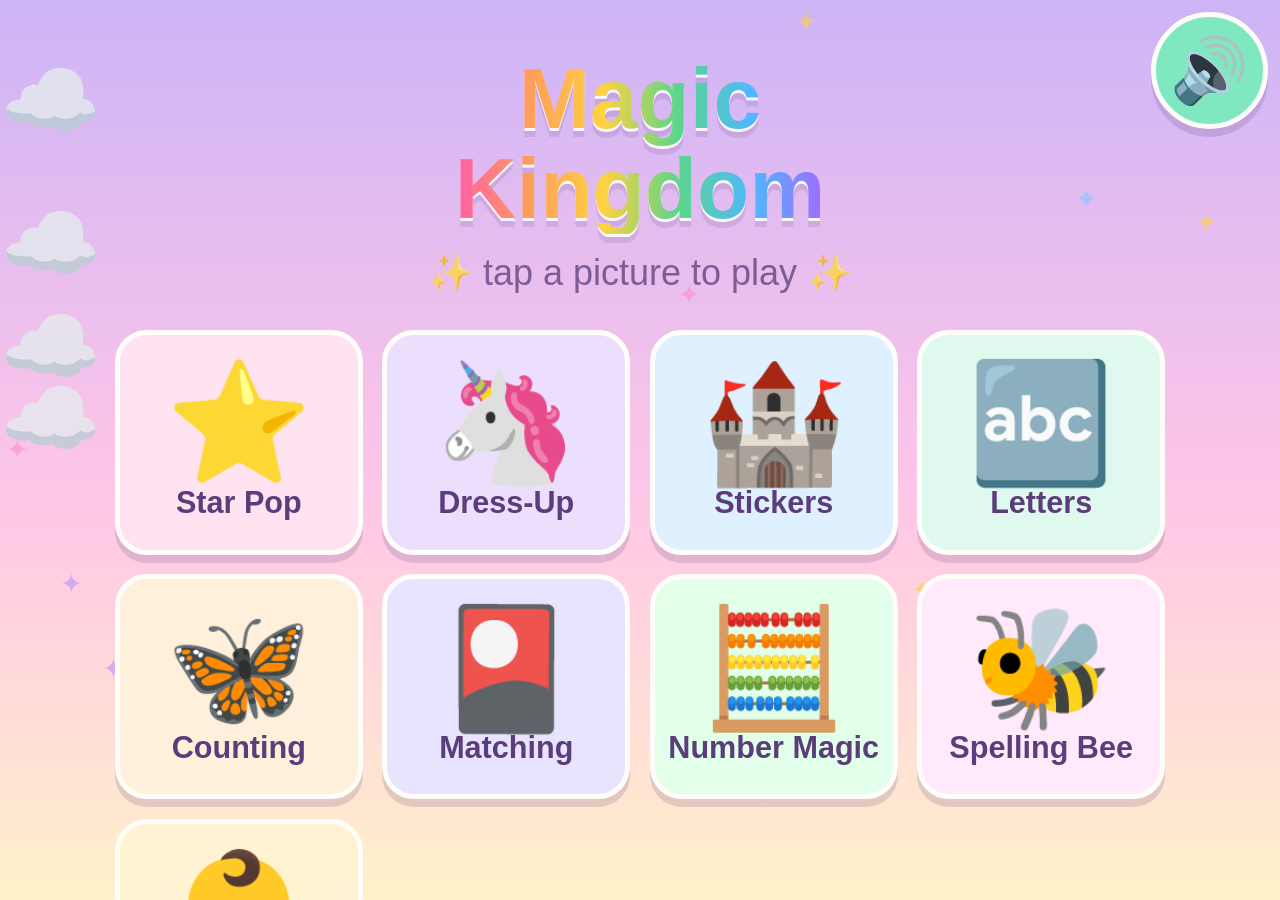
==== index.html @ 79761f6a "Improve child game flows" ====
<!DOCTYPE html>
<html lang="en">
<head>
<meta charset="UTF-8">
<meta name="viewport" content="width=device-width, initial-scale=1.0, maximum-scale=1.0, user-scalable=no">
<title>Magic Kingdom 🦄</title>
<style>
  :root{
    --sky1:#cdb4f7; --sky2:#ffc6e7; --sky3:#fff1c9;
    --candy-pink:#ff8fc8; --candy-purple:#b98fff; --candy-blue:#7fc4ff;
    --candy-mint:#7fe8c0; --candy-sun:#ffd66e; --candy-peach:#ffb199;
    --ink:#5a3d7a; --white:#fffdfa;
    --shadow:0 8px 0 rgba(90,61,122,.18);
    --font:'Baloo 2','Comic Sans MS','Chalkboard SE',sans-serif;
  }
  *{margin:0;padding:0;box-sizing:border-box;-webkit-tap-highlight-color:transparent;}
  html,body{height:100%;overflow:hidden;}
  body{
    font-family:var(--font);color:var(--ink);
    background:linear-gradient(180deg,var(--sky1) 0%,var(--sky2) 55%,var(--sky3) 100%);
    user-select:none;-webkit-user-select:none;touch-action:manipulation;
  }

  /* ---------- drifting clouds & sparkle atmosphere ---------- */
  .cloud{position:fixed;font-size:9vmin;opacity:.8;filter:blur(.5px);pointer-events:none;z-index:0;
    animation:drift linear infinite;}
  @keyframes drift{from{transform:translateX(-20vw)}to{transform:translateX(120vw)}}
  .twinkle{position:fixed;pointer-events:none;z-index:0;font-size:3vmin;opacity:.6;
    animation:twinkleAnim 3s ease-in-out infinite;}
  @keyframes twinkleAnim{0%,100%{opacity:.15;transform:scale(.7)}50%{opacity:.8;transform:scale(1.15)}}

  /* ---------- screens ---------- */
  .screen{position:fixed;inset:0;display:none;flex-direction:column;align-items:center;z-index:1;}
  .screen.active{display:flex;}

  /* ---------- shared chunky button ---------- */
  .btn{
    font-family:var(--font);font-weight:800;color:var(--ink);
    background:var(--white);border:5px solid var(--white);border-radius:32px;
    box-shadow:var(--shadow);cursor:pointer;
    transition:transform .12s ease;
  }
  .btn:active{transform:scale(.92) rotate(-2deg);}

  .corner-btn{
    position:absolute;top:12px;font-size:7vmin;line-height:1;
    width:13vmin;height:13vmin;min-width:56px;min-height:56px;
    border-radius:50%;z-index:50;display:flex;align-items:center;justify-content:center;
  }
  .home-btn{left:12px;background:var(--candy-sun);}
  .sound-btn{right:12px;background:var(--candy-mint);}
  #game-audio-toggle[hidden]{display:none;}
  .hold-action{touch-action:none;}
  .hold-action.holding{animation:holdReady 1.1s linear forwards;}
  @keyframes holdReady{
    from{transform:scale(1);box-shadow:var(--shadow)}
    to{transform:scale(.72);box-shadow:0 0 0 12px rgba(255,255,255,.7)}
  }

  /* ---------- HOME ---------- */
  #home{justify-content:flex-start;gap:2vmin;overflow-y:auto;padding:5vmin 3vmin 4vmin;}
  .title{
    font-size:9.5vmin;font-weight:800;text-align:center;line-height:1.05;margin-top:1vmin;
    background:linear-gradient(90deg,#ff5fa8,#ff9d5c,#ffd23f,#5cd68a,#4fb8ff,#a06bff);
    -webkit-background-clip:text;background-clip:text;color:transparent;
    filter:drop-shadow(0 3px 0 rgba(255,255,255,.9)) drop-shadow(0 6px 0 rgba(90,61,122,.15));
    animation:titleBob 3s ease-in-out infinite;
  }
  @keyframes titleBob{0%,100%{transform:rotate(-1.5deg)}50%{transform:rotate(1.5deg) translateY(-6px)}}
  .subtitle{font-size:4vmin;opacity:.75;margin-bottom:1vmin;}
  .menu{display:grid;grid-template-columns:repeat(4,minmax(130px,1fr));justify-content:center;
    gap:2.2vmin;width:min(96vw,1050px);padding:1vmin 0 4vmin;}
  .card{
    width:100%;height:clamp(125px,25vmin,230px);min-width:0;
    display:flex;flex-direction:column;align-items:center;justify-content:center;gap:.5vmin;
    animation:cardFloat 3.4s ease-in-out infinite;
  }
  .card:nth-child(2){animation-delay:.4s}.card:nth-child(3){animation-delay:.8s}
  .card:nth-child(4){animation-delay:1.2s}.card:nth-child(5){animation-delay:1.6s}
  @keyframes cardFloat{0%,100%{transform:translateY(0) rotate(-1deg)}50%{transform:translateY(-8px) rotate(1deg)}}
  .card .big{font-size:13vmin;line-height:1;}
  .card .label{font-size:3.4vmin;font-weight:800;}
  .card.c-pop{background:#ffe3f1;}
  .card.c-uni{background:#ecdffd;}
  .card.c-castle{background:#dff0ff;}
  .card.c-letters{background:#e0f9ee;}
  .card.c-leah{background:#fff3d1;}
  .card.c-count{background:#fff0dc;}
  .card.c-memory{background:#e8e4ff;}
  .card.c-math{background:#e1ffe9;}
  .card.c-spell{background:#ffe9fb;}

  /* ---------- generic game header ---------- */
  .game-title{margin-top:2.5vmin;font-size:5.5vmin;font-weight:800;
    background:var(--white);padding:.6vmin 4vmin;border-radius:40px;box-shadow:var(--shadow);}

  /* ---------- STAR POP ---------- */
  #pop-area{position:relative;flex:1;width:100%;overflow:hidden;}
  .floater{
    position:absolute;bottom:-20vmin;font-size:12vmin;line-height:1;cursor:pointer;z-index:2;
    padding:4vmin; /* generous invisible hit area for little fingers */
    animation:floatUp linear forwards;
  }
  @keyframes floatUp{
    0%{transform:translateY(0) rotate(-8deg)}
    50%{transform:translateY(-58vh) rotate(8deg)}
    100%{transform:translateY(-125vh) rotate(-8deg)}
  }
  #rainbow-meter{display:flex;gap:1.6vmin;margin:1.2vmin 0;z-index:5;}
  .meter-dot{width:5vmin;height:5vmin;min-width:26px;min-height:26px;border-radius:50%;
    background:rgba(255,255,255,.55);border:3px solid var(--white);box-shadow:var(--shadow);
    transition:background .3s,transform .3s;}
  .meter-dot.filled{transform:scale(1.2);}

  .flyby{position:fixed;top:30vh;left:-30vw;font-size:16vmin;z-index:90;pointer-events:none;
    animation:flyAcross 3.2s ease-in-out forwards;}
  @keyframes flyAcross{
    0%{transform:translateX(0) rotate(-6deg)}
    50%{transform:translateX(60vw) translateY(-8vh) rotate(6deg)}
    100%{transform:translateX(150vw) rotate(-6deg)}
  }

  /* ---------- particles ---------- */
  .particle{position:absolute;pointer-events:none;font-size:5vmin;line-height:1;z-index:60;
    animation:burst .9s ease-out forwards;}
  @keyframes burst{
    from{transform:translate(0,0) scale(1);opacity:1}
    to{transform:translate(var(--dx),var(--dy)) scale(.2) rotate(180deg);opacity:0}
  }

  /* ---------- UNICORN DRESS-UP ---------- */
  #uni-stage{
    position:relative;flex:1;width:min(94vw,900px);margin:1vmin 0;border-radius:36px;
    border:6px solid var(--white);box-shadow:var(--shadow);overflow:hidden;
    display:flex;align-items:center;justify-content:center;
    background:linear-gradient(180deg,#bfe3ff 0%,#e6f6ff 60%,#b9ecb4 60%,#8fd98a 100%);
  }
  #uni-stage.bg-rainbow{
    background:
      radial-gradient(circle at 50% 118%, transparent 54%, #ff5fa8 54.5%, #ff5fa8 58%, #ff9d5c 58.5%, #ff9d5c 62%, #ffd23f 62.5%, #ffd23f 66%, #5cd68a 66.5%, #5cd68a 70%, #4fb8ff 70.5%, #4fb8ff 74%, #a06bff 74.5%, #a06bff 78%, transparent 78.5%),
      linear-gradient(180deg,#cfe9ff 0%,#f2fbff 60%,#b9ecb4 60%,#8fd98a 100%);
  }
  #uni-stage.bg-night{
    background:
      radial-gradient(2px 2px at 20% 25%, #fff 60%, transparent 62%),
      radial-gradient(2px 2px at 70% 15%, #fff 60%, transparent 62%),
      radial-gradient(2px 2px at 45% 35%, #fff 60%, transparent 62%),
      radial-gradient(2px 2px at 85% 40%, #fff 60%, transparent 62%),
      radial-gradient(3px 3px at 30% 12%, #ffe9a8 60%, transparent 62%),
      linear-gradient(180deg,#3d2f6b 0%,#6a4d9e 60%,#2e5d4e 60%,#1f4a3c 100%);
  }
  #unicorn-svg{width:min(72vmin,520px);cursor:pointer;filter:drop-shadow(0 10px 6px rgba(90,61,122,.2));}
  #unicorn-svg.bounce{animation:uniBounce .6s ease;}
  @keyframes uniBounce{0%,100%{transform:translateY(0)}30%{transform:translateY(-5vmin) rotate(-3deg)}60%{transform:translateY(0) rotate(2deg)}80%{transform:translateY(-1.5vmin)}}

  #uni-tray{display:flex;flex-wrap:wrap;align-items:center;justify-content:center;gap:2vmin;
    padding:1.4vmin 2vmin;margin-bottom:2vmin;background:rgba(255,255,255,.65);
    border-radius:40px;box-shadow:var(--shadow);max-width:94vw;}
  .swatch{width:9vmin;height:9vmin;min-width:44px;min-height:44px;border-radius:50%;
    border:4px solid var(--white);box-shadow:0 4px 0 rgba(90,61,122,.18);cursor:pointer;
    transition:transform .12s;}
  .swatch:active{transform:scale(.88);}
  .swatch.selected{transform:scale(1.18);border-color:var(--candy-sun);}
  .tray-btn{font-size:6vmin;width:11vmin;height:11vmin;min-width:52px;min-height:52px;border-radius:28px;
    display:flex;align-items:center;justify-content:center;}

  /* ---------- CASTLE STICKERS ---------- */
  #castle-scene{
    position:relative;flex:1;width:min(94vw,1000px);margin:1vmin 0;border-radius:36px;
    border:6px solid var(--white);box-shadow:var(--shadow);overflow:hidden;cursor:pointer;
  }
  #castle-scene svg.bg{position:absolute;inset:0;width:100%;height:100%;}
  .sticker{position:absolute;font-size:12vmin;line-height:1;pointer-events:none;
    transform:translate(-50%,-50%) scale(0) rotate(var(--rot));
    animation:stampIn .35s cubic-bezier(.34,1.56,.64,1) forwards;}
  @keyframes stampIn{to{transform:translate(-50%,-50%) scale(1) rotate(var(--rot));}}
  #sticker-tray{display:flex;flex-wrap:wrap;justify-content:center;gap:1.6vmin;
    padding:1.2vmin 2vmin;margin-bottom:2vmin;background:rgba(255,255,255,.65);
    border-radius:40px;box-shadow:var(--shadow);max-width:94vw;}
  .tray-sticker{font-size:8vmin;line-height:1;width:12vmin;height:12vmin;min-width:54px;min-height:54px;
    border-radius:26px;display:flex;align-items:center;justify-content:center;background:transparent;
    border:4px solid transparent;box-shadow:none;}
  .tray-sticker.selected{background:var(--white);border-color:var(--candy-sun);
    box-shadow:var(--shadow);animation:wiggle .5s ease infinite;}
  @keyframes wiggle{0%,100%{transform:rotate(-6deg)}50%{transform:rotate(6deg)}}

  /* ---------- LETTER BUBBLES ---------- */
  #letter-target{
    font-size:16vmin;font-weight:800;width:26vmin;height:26vmin;min-width:110px;min-height:110px;
    display:flex;align-items:center;justify-content:center;margin-top:1vmin;
    background:var(--white);border-radius:50%;box-shadow:var(--shadow);
    border:6px dashed var(--candy-pink);color:var(--candy-purple);cursor:pointer;
  }
  #letter-name-row{display:flex;gap:1.2vmin;margin-top:1vmin;font-size:5vmin;font-weight:800;}
  #letter-name-row span{width:8vmin;height:8vmin;min-width:38px;min-height:38px;border-radius:16px;
    display:flex;align-items:center;justify-content:center;background:rgba(255,255,255,.5);
    color:rgba(90,61,122,.35);box-shadow:var(--shadow);}
  #letter-name-row span.won{background:var(--candy-sun);color:var(--ink);animation:popWin .4s ease;}
  @keyframes popWin{50%{transform:scale(1.35) rotate(8deg)}}
  #letter-bubbles,#math-answers{flex:1;display:flex;flex-wrap:wrap;align-items:center;justify-content:center;
    gap:4vmin;width:100%;padding:2vmin;}
  .bubble{
    font-size:13vmin;font-weight:800;width:24vmin;height:24vmin;min-width:100px;min-height:100px;
    border-radius:50%;display:flex;align-items:center;justify-content:center;color:var(--white);
    border:6px solid var(--white);box-shadow:var(--shadow);cursor:pointer;
    animation:bubbleFloat 3s ease-in-out infinite;
  }
  .bubble:nth-child(2){animation-delay:.5s}.bubble:nth-child(3){animation-delay:1s}
  .bubble:nth-child(4){animation-delay:1.5s}
  @keyframes bubbleFloat{0%,100%{transform:translateY(0)}50%{transform:translateY(-2.5vmin)}}
  .bubble.wrong{animation:wobble .5s ease;}
  @keyframes wobble{0%,100%{transform:translateX(0)}25%{transform:translateX(-2vmin) rotate(-5deg)}
    75%{transform:translateX(2vmin) rotate(5deg)}}

  /* ---------- NUMBER MAGIC ---------- */
  #math-groups{display:flex;align-items:center;justify-content:center;flex-wrap:wrap;gap:2.5vmin;
    background:rgba(255,255,255,.65);border-radius:32px;box-shadow:var(--shadow);
    padding:1.6vmin 3.5vmin;max-width:94vw;margin-top:.5vmin;}
  .math-group{display:flex;flex-wrap:wrap;justify-content:center;gap:.8vmin;font-size:7vmin;line-height:1;
    max-width:38vw;}
  .math-op{font-size:6.5vmin;font-weight:800;color:#f06c8d;}
  #math-eq{font-size:7vmin;font-weight:800;margin-top:1.4vmin;background:var(--white);
    padding:.4vmin 5vmin;border-radius:40px;box-shadow:var(--shadow);color:var(--candy-purple);}

  /* ---------- SPELLING BEE ---------- */
  #spell-picture{font-size:16vmin;line-height:1;margin-top:1.5vmin;cursor:pointer;
    filter:drop-shadow(0 6px 3px rgba(90,61,122,.2));animation:cardFloat 3.2s ease-in-out infinite;}
  #spell-slots{display:flex;gap:1.4vmin;margin-top:1.5vmin;font-size:6.5vmin;font-weight:800;}
  #spell-slots span{width:11vmin;height:11vmin;min-width:48px;min-height:48px;border-radius:20px;
    display:flex;align-items:center;justify-content:center;background:rgba(255,255,255,.5);
    color:rgba(90,61,122,.3);border:4px dashed rgba(90,61,122,.25);box-shadow:var(--shadow);}
  #spell-slots span.won{background:var(--candy-sun);color:var(--ink);border:4px solid var(--white);
    animation:popWin .4s ease;}
  #spell-tray{flex:1;display:flex;flex-wrap:wrap;align-items:center;justify-content:center;
    gap:3vmin;width:100%;padding:2vmin;}
  .spell-tile{font-size:9vmin;font-weight:800;width:16vmin;height:16vmin;min-width:72px;min-height:72px;
    border-radius:26px;display:flex;align-items:center;justify-content:center;color:var(--white);
    border:5px solid var(--white);box-shadow:var(--shadow);cursor:pointer;transition:opacity .3s,transform .3s;}
  .spell-tile.used{opacity:.25;filter:grayscale(1);pointer-events:none;transform:scale(.82);}
  .spell-tile.wrong{animation:wobble .5s ease;}

  /* ---------- LEAH MODE ---------- */
  #leah-area{position:relative;flex:1;width:100%;cursor:pointer;}
  #leah-hint{position:absolute;inset:0;display:flex;align-items:center;justify-content:center;
    font-size:22vmin;pointer-events:none;animation:hintPulse 1.6s ease-in-out infinite;opacity:.8;}
  @keyframes hintPulse{0%,100%{transform:scale(1)}50%{transform:scale(1.25)}}
  .friend{position:absolute;font-size:14vmin;line-height:1;pointer-events:none;
    transform:translate(-50%,-50%);animation:friendBounce 1.6s ease forwards;}
  @keyframes friendBounce{
    0%{transform:translate(-50%,-50%) scale(0)}
    30%{transform:translate(-50%,-70%) scale(1.2)}
    55%{transform:translate(-50%,-50%) scale(1)}
    75%{transform:translate(-50%,-60%) scale(1.05)}
    100%{transform:translate(-50%,-50%) scale(0);opacity:0}
  }

  /* ---------- COUNTING GARDEN ---------- */
  #count-prompt{display:flex;align-items:center;justify-content:center;gap:2vmin;margin:1vmin 0;
    min-height:13vmin;font-size:7vmin;font-weight:800;}
  #count-number{width:12vmin;height:12vmin;min-width:62px;min-height:62px;border-radius:50%;
    display:flex;align-items:center;justify-content:center;background:var(--white);
    border:5px dashed var(--candy-peach);box-shadow:var(--shadow);color:#f06c8d;}
  #count-progress{display:flex;gap:1vmin;min-width:32vmin;justify-content:center;}
  .count-pip{font-size:5.5vmin;filter:grayscale(1);opacity:.28;transition:.2s ease;}
  .count-pip.done{filter:none;opacity:1;transform:scale(1.2);}
  #count-garden{position:relative;flex:1;width:min(95vw,1000px);margin:0 0 2vmin;
    border:6px solid var(--white);border-radius:36px;box-shadow:var(--shadow);overflow:hidden;
    background:linear-gradient(#bfe7ff 0 58%,#b9ecb4 58% 78%,#83d67b 78%);}
  #count-garden::before{content:'☁️\00a0\00a0\00a0☀️';position:absolute;inset:4% 6% auto;
    font-size:9vmin;letter-spacing:12vmin;opacity:.85;pointer-events:none;}
  .count-item{position:absolute;width:17vmin;height:17vmin;min-width:78px;min-height:78px;
    display:flex;align-items:center;justify-content:center;font-size:11vmin;line-height:1;
    border:0;background:transparent;cursor:pointer;filter:drop-shadow(0 5px 2px rgba(90,61,122,.18));
    animation:countBob 2.2s ease-in-out infinite;}
  @keyframes countBob{0%,100%{transform:translateY(0) rotate(-4deg)}50%{transform:translateY(-1.8vmin) rotate(4deg)}}
  .count-item.collected{animation:collectItem .45s ease forwards;pointer-events:none;}
  @keyframes collectItem{to{transform:translateY(-6vmin) scale(0) rotate(20deg);opacity:0}}

  /* ---------- MEMORY MEADOW ---------- */
  #memory-status,#math-status{display:flex;align-items:center;justify-content:center;gap:1.2vmin;
    min-height:9vmin;font-size:5vmin;font-weight:800;margin:.8vmin 0;}
  .memory-star{opacity:.25;filter:grayscale(1);transition:.25s ease;}
  .memory-star.won{opacity:1;filter:none;transform:scale(1.18);}
  #memory-grid{position:relative;flex:1;width:min(92vw,760px);display:grid;grid-template-columns:repeat(4,1fr);
    grid-template-rows:repeat(2,minmax(105px,1fr));gap:2vmin;min-height:0;margin:0 0 3vmin;}
  .memory-card{position:relative;border:0;border-radius:28px;background:transparent;
    cursor:pointer;perspective:700px;min-width:0;min-height:0;font-family:var(--font);}
  .memory-card-inner{position:absolute;inset:0;perspective:700px;}
  .memory-face{position:absolute;inset:0;display:flex;align-items:center;justify-content:center;
    border:5px solid var(--white);border-radius:28px;box-shadow:0 7px 0 rgba(90,61,122,.16);
    backface-visibility:hidden;-webkit-backface-visibility:hidden;
    transition:transform .42s cubic-bezier(.2,.75,.25,1);}
  .memory-back{background:linear-gradient(145deg,#b98fff,#7fc4ff);font-size:9vmin;color:white;
    transform:rotateY(0);}
  .memory-front{background:var(--white);font-size:10vmin;transform:rotateY(-180deg);}
  .memory-card.open .memory-back,.memory-card.matched .memory-back{transform:rotateY(180deg);}
  .memory-card.open .memory-front,.memory-card.matched .memory-front{transform:rotateY(0);}
  .memory-card.matched .memory-front{background:#fff3b7;animation:matchedGlow .7s ease;}
  @keyframes matchedGlow{50%{transform:rotateY(0) scale(1.08)}}

  .celebrate-banner{position:fixed;top:38vh;left:0;right:0;text-align:center;z-index:95;
    font-size:12vmin;font-weight:800;pointer-events:none;
    background:linear-gradient(90deg,#ff5fa8,#ffd23f,#4fb8ff,#a06bff);
    -webkit-background-clip:text;background-clip:text;color:transparent;
    filter:drop-shadow(0 3px 0 #fff);animation:bannerIn 2.6s ease forwards;}
  @keyframes bannerIn{0%{transform:scale(0)}20%{transform:scale(1.15)}30%{transform:scale(1)}
    80%{transform:scale(1);opacity:1}100%{transform:scale(1.4);opacity:0}}

  @media (max-width:760px){
    #home{padding-top:72px;}
    .menu{grid-template-columns:repeat(2,minmax(125px,1fr));gap:14px;}
    .card{height:132px;animation:none;}
    .card .big{font-size:58px}.card .label{font-size:18px}
    .title{font-size:clamp(42px,11vmin,68px)}.subtitle{font-size:clamp(18px,4.5vmin,28px)}
    #memory-grid{grid-template-columns:repeat(2,1fr);grid-template-rows:repeat(4,minmax(82px,1fr));}
    .memory-front{font-size:12vmin}.memory-back{font-size:10vmin}
  }
  @media (max-height:600px) and (orientation:landscape){
    #home{padding-top:2vmin}.title{font-size:8vmin}.subtitle{display:none}
    .menu{grid-template-columns:repeat(4,1fr);gap:1.5vmin}.card{height:30vmin;min-height:100px}
    .card .big{font-size:12vmin}.card .label{font-size:3.3vmin}
    .game-title{font-size:4.5vmin}.corner-btn{top:6px}
    #memory-grid{grid-template-columns:repeat(4,1fr);grid-template-rows:repeat(2,1fr);}
  }
  @media (prefers-reduced-motion:reduce){
    .cloud,.twinkle,.title,.card,.bubble,.count-item,#spell-picture{animation:none!important;}
    .particle,.flyby,.friend,.celebrate-banner,.sticker,#unicorn-svg.bounce{
      animation-duration:.01ms!important;animation-iteration-count:1!important;}
    .memory-face,.swatch,.meter-dot{transition-duration:.01ms!important;}
  }
</style>
</head>
<body>

<!-- ambient clouds & sparkles injected by JS -->

<!-- ============ HOME ============ -->
<div class="screen active" id="home">
  <button class="btn corner-btn sound-btn" id="sound-toggle" aria-label="sound on or off">🔊</button>
  <div class="title">Magic<br>Kingdom</div>
  <div class="subtitle">✨ tap a picture to play ✨</div>
  <div class="menu">
    <button class="btn card c-pop" data-go="pop"><span class="big">⭐</span><span class="label">Star Pop</span></button>
    <button class="btn card c-uni" data-go="uni"><span class="big">🦄</span><span class="label">Dress-Up</span></button>
    <button class="btn card c-castle" data-go="castle"><span class="big">🏰</span><span class="label">Stickers</span></button>
    <button class="btn card c-letters" data-go="letters"><span class="big">🔤</span><span class="label">Letters</span></button>
    <button class="btn card c-count" data-go="count"><span class="big">🦋</span><span class="label">Counting</span></button>
    <button class="btn card c-memory" data-go="memory"><span class="big">🎴</span><span class="label">Matching</span></button>
    <button class="btn card c-math" data-go="math"><span class="big">🧮</span><span class="label">Number Magic</span></button>
    <button class="btn card c-spell" data-go="spell"><span class="big">🐝</span><span class="label">Spelling Bee</span></button>
    <button class="btn card c-leah" data-go="leah"><span class="big">👶</span><span class="label">Leah's Sparkles</span></button>
  </div>
</div>

<!-- Tap to hear the current instruction again; hold to mute/unmute. -->
<button class="btn corner-btn sound-btn hold-action" id="game-audio-toggle" hidden
  aria-label="hear instructions again; hold to mute">🔊</button>

<!-- ============ STAR POP ============ -->
<div class="screen" id="pop">
  <button class="btn corner-btn home-btn" data-go="home">🏠</button>
  <div class="game-title">⭐ Star Pop!</div>
  <div id="rainbow-meter"></div>
  <div id="pop-area"></div>
</div>

<!-- ============ UNICORN DRESS-UP ============ -->
<div class="screen" id="uni">
  <button class="btn corner-btn home-btn" data-go="home">🏠</button>
  <div class="game-title">🦄 Dress-Up!</div>
  <div id="uni-stage">
    <svg id="unicorn-svg" viewBox="0 0 420 340" xmlns="http://www.w3.org/2000/svg">
      <!-- wings (toggle) -->
      <g id="uni-wings" style="display:none">
        <ellipse cx="150" cy="140" rx="58" ry="24" transform="rotate(-38 150 140)" fill="#fffdfa" stroke="#f0c85a" stroke-width="3"/>
        <ellipse cx="132" cy="158" rx="48" ry="19" transform="rotate(-24 132 158)" fill="#fff3fb" stroke="#f0c85a" stroke-width="3"/>
        <ellipse cx="122" cy="176" rx="38" ry="15" transform="rotate(-10 122 176)" fill="#fffdfa" stroke="#f0c85a" stroke-width="3"/>
      </g>
      <!-- tail -->
      <circle class="mane" cx="102" cy="192" r="26"/>
      <circle class="mane" cx="90" cy="166" r="20"/>
      <circle class="mane" cx="106" cy="146" r="15"/>
      <!-- back legs -->
      <rect x="150" y="232" width="22" height="60" rx="11" fill="#fffdfa" stroke="#eed9f0" stroke-width="3"/>
      <rect x="240" y="232" width="22" height="60" rx="11" fill="#fffdfa" stroke="#eed9f0" stroke-width="3"/>
      <rect x="150" y="279" width="22" height="14" rx="7" fill="#f0c85a"/>
      <rect x="240" y="279" width="22" height="14" rx="7" fill="#f0c85a"/>
      <!-- body -->
      <ellipse cx="200" cy="200" rx="88" ry="62" fill="#fffdfa" stroke="#eed9f0" stroke-width="4"/>
      <!-- front legs -->
      <rect x="180" y="238" width="22" height="56" rx="11" fill="#fffdfa" stroke="#eed9f0" stroke-width="3"/>
      <rect x="212" y="238" width="22" height="56" rx="11" fill="#fffdfa" stroke="#eed9f0" stroke-width="3"/>
      <rect x="180" y="281" width="22" height="14" rx="7" fill="#f0c85a"/>
      <rect x="212" y="281" width="22" height="14" rx="7" fill="#f0c85a"/>
      <!-- neck & head -->
      <ellipse cx="262" cy="142" rx="34" ry="54" transform="rotate(-18 262 142)" fill="#fffdfa" stroke="#eed9f0" stroke-width="4"/>
      <circle cx="292" cy="98" r="40" fill="#fffdfa" stroke="#eed9f0" stroke-width="4"/>
      <ellipse cx="322" cy="114" rx="23" ry="16" fill="#fff0f5" stroke="#eed9f0" stroke-width="3"/>
      <circle cx="330" cy="112" r="2.6" fill="#d78bb0"/>
      <path d="M318 122 q 8 8 17 2" stroke="#d78bb0" stroke-width="3" fill="none" stroke-linecap="round"/>
      <!-- ear -->
      <polygon points="264,66 276,30 288,66" fill="#fffdfa" stroke="#eed9f0" stroke-width="3"/>
      <polygon points="270,62 276,42 282,62" fill="#ffd6ec"/>
      <!-- hats (behind horn) -->
      <g id="hat-crown" class="hat" style="display:none">
        <polygon points="258,56 258,26 271,42 282,14 293,42 306,26 306,56" fill="#ffd23f" stroke="#e8a91c" stroke-width="3" stroke-linejoin="round"/>
        <circle cx="271" cy="49" r="3.5" fill="#ff5fa8"/><circle cx="282" cy="49" r="3.5" fill="#4fb8ff"/><circle cx="293" cy="49" r="3.5" fill="#5cd68a"/>
      </g>
      <g id="hat-bow" class="hat" style="display:none">
        <polygon points="278,42 252,26 252,56" fill="#ff8fc8" stroke="#e05f9e" stroke-width="3" stroke-linejoin="round"/>
        <polygon points="278,42 304,26 304,56" fill="#ff8fc8" stroke="#e05f9e" stroke-width="3" stroke-linejoin="round"/>
        <circle cx="278" cy="42" r="8" fill="#ffd6ec" stroke="#e05f9e" stroke-width="3"/>
      </g>
      <g id="hat-party" class="hat" style="display:none">
        <polygon points="262,52 284,-4 306,52" fill="#7fc4ff" stroke="#4a98d8" stroke-width="3" stroke-linejoin="round"/>
        <path d="M270 32 L 298 32" stroke="#ffd23f" stroke-width="6"/>
        <path d="M266 44 L 302 44" stroke="#ff8fc8" stroke-width="6"/>
        <circle cx="284" cy="-2" r="7" fill="#ffd23f"/>
      </g>
      <!-- horn -->
      <defs>
        <linearGradient id="horngrad" x1="0" y1="1" x2="0" y2="0">
          <stop offset="0" stop-color="#ffd23f"/><stop offset="1" stop-color="#ffedb0"/>
        </linearGradient>
      </defs>
      <polygon points="302,60 316,8 322,60" fill="url(#horngrad)" stroke="#e8a91c" stroke-width="2.5" stroke-linejoin="round"/>
      <!-- mane -->
      <circle class="mane m1" cx="266" cy="56" r="16"/>
      <circle class="mane m2" cx="250" cy="78" r="18"/>
      <circle class="mane m3" cx="238" cy="104" r="18"/>
      <circle class="mane m4" cx="230" cy="132" r="16"/>
      <circle class="mane m5" cx="226" cy="158" r="13"/>
      <circle class="mane m1" cx="290" cy="60" r="12"/>
      <!-- face -->
      <circle cx="288" cy="96" r="6.5" fill="#3a2b45"/>
      <circle cx="290.5" cy="93.5" r="2.2" fill="#fff"/>
      <circle cx="302" cy="122" r="7" fill="#ffb3d1" opacity=".65"/>
    </svg>
  </div>
  <div id="uni-tray">
    <div class="swatch selected" data-mane="pink"   style="background:#ff8fc8"></div>
    <div class="swatch" data-mane="purple" style="background:#b98fff"></div>
    <div class="swatch" data-mane="blue"   style="background:#7fc4ff"></div>
    <div class="swatch" data-mane="mint"   style="background:#7fe8c0"></div>
    <div class="swatch" data-mane="sunny"  style="background:#ffd66e"></div>
    <div class="swatch" data-mane="rainbow" style="background:conic-gradient(#ff5fa8,#ff9d5c,#ffd23f,#5cd68a,#4fb8ff,#a06bff,#ff5fa8)"></div>
    <button class="btn tray-btn" id="hat-btn" title="hat">👑</button>
    <button class="btn tray-btn" id="wings-btn" title="wings">🦋</button>
    <button class="btn tray-btn" id="bg-btn" title="background">🌈</button>
  </div>
</div>

<!-- ============ CASTLE STICKERS ============ -->
<div class="screen" id="castle">
  <button class="btn corner-btn home-btn" data-go="home">🏠</button>
  <div class="game-title">🏰 Castle Stickers!</div>
  <div id="castle-scene">
    <svg class="bg" viewBox="0 0 800 500" preserveAspectRatio="xMidYMid slice" xmlns="http://www.w3.org/2000/svg">
      <defs>
        <linearGradient id="cs-sky" x1="0" y1="0" x2="0" y2="1">
          <stop offset="0" stop-color="#a8d8ff"/><stop offset="1" stop-color="#ffe9f5"/>
        </linearGradient>
      </defs>
      <rect width="800" height="500" fill="url(#cs-sky)"/>
      <circle cx="700" cy="80" r="46" fill="#ffd23f"/>
      <circle cx="700" cy="80" r="60" fill="#ffd23f" opacity=".3"/>
      <!-- rainbow -->
      <g fill="none" stroke-width="14">
        <path d="M40 500 A 260 260 0 0 1 560 500" stroke="#ff5fa8"/>
        <path d="M54 500 A 246 246 0 0 1 546 500" stroke="#ff9d5c"/>
        <path d="M68 500 A 232 232 0 0 1 532 500" stroke="#ffd23f"/>
        <path d="M82 500 A 218 218 0 0 1 518 500" stroke="#5cd68a"/>
        <path d="M96 500 A 204 204 0 0 1 504 500" stroke="#4fb8ff"/>
        <path d="M110 500 A 190 190 0 0 1 490 500" stroke="#a06bff"/>
      </g>
      <!-- hills -->
      <ellipse cx="180" cy="560" rx="420" ry="140" fill="#9fdf8f"/>
      <ellipse cx="650" cy="580" rx="450" ry="160" fill="#7fce74"/>
      <!-- castle -->
      <g stroke="#d99ec9" stroke-width="4">
        <rect x="320" y="240" width="220" height="180" fill="#ffe4f2" rx="6"/>
        <rect x="290" y="200" width="70" height="220" fill="#ffd6ec" rx="6"/>
        <rect x="500" y="200" width="70" height="220" fill="#ffd6ec" rx="6"/>
        <rect x="400" y="180" width="70" height="240" fill="#fff0f8" rx="6"/>
      </g>
      <polygon points="290,200 325,140 360,200" fill="#b98fff" stroke="#9268d8" stroke-width="4"/>
      <polygon points="500,200 535,140 570,200" fill="#b98fff" stroke="#9268d8" stroke-width="4"/>
      <polygon points="400,180 435,110 470,180" fill="#a06bff" stroke="#9268d8" stroke-width="4"/>
      <line x1="325" y1="140" x2="325" y2="108" stroke="#9268d8" stroke-width="4"/>
      <polygon points="325,108 355,118 325,128" fill="#ff5fa8"/>
      <line x1="535" y1="140" x2="535" y2="108" stroke="#9268d8" stroke-width="4"/>
      <polygon points="535,108 565,118 535,128" fill="#ff5fa8"/>
      <line x1="435" y1="110" x2="435" y2="74" stroke="#9268d8" stroke-width="4"/>
      <polygon points="435,74 469,86 435,98" fill="#ffd23f"/>
      <!-- gate & windows -->
      <path d="M405 420 L405 350 A 30 30 0 0 1 465 350 L465 420 Z" fill="#9268d8"/>
      <circle cx="325" cy="250" r="12" fill="#fff8fd" stroke="#d99ec9" stroke-width="3"/>
      <circle cx="535" cy="250" r="12" fill="#fff8fd" stroke="#d99ec9" stroke-width="3"/>
      <circle cx="435" cy="230" r="14" fill="#fff8fd" stroke="#d99ec9" stroke-width="3"/>
    </svg>
    <div id="sticker-layer" style="position:absolute;inset:0;"></div>
  </div>
  <div id="sticker-tray"></div>
</div>

<!-- ============ LETTER BUBBLES ============ -->
<div class="screen" id="letters">
  <button class="btn corner-btn home-btn" data-go="home">🏠</button>
  <div class="game-title">🔤 Find the Letter!</div>
  <div id="letter-target">M</div>
  <div id="letter-name-row"></div>
  <div id="letter-bubbles"></div>
</div>

<!-- ============ COUNTING GARDEN ============ -->
<div class="screen" id="count">
  <button class="btn corner-btn home-btn" data-go="home" aria-label="go home">🏠</button>
  <div class="game-title">🦋 Counting Garden!</div>
  <div id="count-prompt">
    <div id="count-number">1</div>
    <div id="count-progress" aria-live="polite"></div>
  </div>
  <div id="count-garden"></div>
</div>

<!-- ============ MEMORY PAIRS ============ -->
<div class="screen" id="memory">
  <button class="btn corner-btn home-btn" data-go="home" aria-label="go home">🏠</button>
  <div class="game-title">🎴 Magic Matching!</div>
  <div id="memory-status" aria-live="polite"></div>
  <div id="memory-grid"></div>
</div>

<!-- ============ NUMBER MAGIC ============ -->
<div class="screen" id="math">
  <button class="btn corner-btn home-btn" data-go="home" aria-label="go home">🏠</button>
  <div class="game-title">🧮 Number Magic!</div>
  <div id="math-status" aria-live="polite"></div>
  <div id="math-groups" aria-hidden="true"></div>
  <div id="math-eq">1 + 1 = ?</div>
  <div id="math-answers"></div>
</div>

<!-- ============ SPELLING BEE ============ -->
<div class="screen" id="spell">
  <button class="btn corner-btn home-btn" data-go="home" aria-label="go home">🏠</button>
  <div class="game-title">🐝 Spelling Bee!</div>
  <div id="spell-picture">🐱</div>
  <div id="spell-slots"></div>
  <div id="spell-tray"></div>
</div>

<!-- ============ LEAH MODE ============ -->
<div class="screen" id="leah">
  <button class="btn corner-btn home-btn hold-action" id="leah-home-btn"
    aria-label="hold to go home">🏠</button>
  <div class="game-title">👶 Leah's Sparkle Party!</div>
  <div id="leah-area"><div id="leah-hint">👆✨</div></div>
</div>

<script>
'use strict';
/* =====================================================
   Magic Kingdom — a game for two little sisters
   (5 and 2).
   Everything is offline-friendly: no images, no audio
   files — art is emoji + SVG, sound is WebAudio synth.
   ===================================================== */

/* ---------------- sound engine ---------------- */
function storeGet(key, fallback=null){
  try{ const value = localStorage.getItem(key); return value === null ? fallback : value; }
  catch(e){ return fallback; }
}
function storeSet(key, value){
  try{ localStorage.setItem(key, value); }
  catch(e){}
}
function readJSON(key, fallback){
  try{ return JSON.parse(storeGet(key, '')) || fallback; }
  catch(e){ return fallback; }
}
let soundOn = storeGet('mk-sound') !== 'off';
let AC = null;
function ctx(){
  if(!AC){ AC = new (window.AudioContext||window.webkitAudioContext)(); }
  if(AC.state === 'suspended') AC.resume();
  return AC;
}
function tone(freq, dur=0.18, type='sine', vol=0.18, delay=0){
  if(!soundOn) return;
  try{
    const ac = ctx(), t = ac.currentTime + delay;
    const o = ac.createOscillator(), g = ac.createGain();
    o.type = type; o.frequency.setValueAtTime(freq, t);
    g.gain.setValueAtTime(0.0001, t);
    g.gain.exponentialRampToValueAtTime(vol, t + 0.02);
    g.gain.exponentialRampToValueAtTime(0.0001, t + dur);
    o.connect(g); g.connect(ac.destination);
    o.start(t); o.stop(t + dur + 0.05);
  }catch(e){}
}
const PENTA = [523.25, 587.33, 659.25, 783.99, 880.00, 1046.50, 1174.66, 1318.51];
let noteStep = 0;
function popNote(){ tone(PENTA[noteStep % PENTA.length], 0.2, 'triangle', 0.2); noteStep++; }
function twinkleSound(){ [0,1,2].forEach(i => tone(PENTA[3+i], 0.15, 'sine', 0.12, i*0.07)); }
function boing(){ tone(200, 0.25, 'sine', 0.15); tone(150, 0.3, 'sine', 0.1, 0.08); }
function fanfare(){
  [523.25, 659.25, 783.99, 1046.5, 1046.5].forEach((f,i)=> tone(f, 0.3, 'triangle', 0.2, i*0.16));
  [261.6, 329.6, 392, 523.25, 523.25].forEach((f,i)=> tone(f, 0.3, 'sine', 0.12, i*0.16));
}
function chime(){ const f = PENTA[Math.floor(Math.random()*PENTA.length)]; tone(f, 0.4, 'sine', 0.16); tone(f*2, 0.3, 'sine', 0.06, 0.05); }

/* speech — gentle spoken prompts so no reading is needed */
let voice = null;
const speechTimers = new Set();
function pickVoice(){
  if(!('speechSynthesis' in window)) return;
  const vs = speechSynthesis.getVoices().filter(v => v.lang && v.lang.startsWith('en'));
  voice = vs.find(v => /karen|samantha|female|zira|catherine/i.test(v.name)) || vs[0] || null;
}
if('speechSynthesis' in window){
  pickVoice();
  speechSynthesis.onvoiceschanged = pickVoice;
}
function say(text, delay=0){
  if(!soundOn || !('speechSynthesis' in window)) return;
  const timer = setTimeout(()=>{
    speechTimers.delete(timer);
    try{
      speechSynthesis.cancel();
      const u = new SpeechSynthesisUtterance(text);
      if(voice) u.voice = voice;
      u.rate = 0.92; u.pitch = 1.25;
      speechSynthesis.speak(u);
    }catch(e){}
  }, delay);
  speechTimers.add(timer);
}
function stopSpeech(){
  speechTimers.forEach(clearTimeout);
  speechTimers.clear();
  if('speechSynthesis' in window) speechSynthesis.cancel();
}

const soundBtn = document.getElementById('sound-toggle');
const gameAudioBtn = document.getElementById('game-audio-toggle');
let replayPrompt = '';
let gameAudioHoldTimer = null;
let gameAudioHeld = false;
function sayPrompt(text, delay=0){
  replayPrompt = text;
  say(text, delay);
}
function renderSoundBtn(){
  soundBtn.textContent = soundOn ? '🔊' : '🔇';
  soundBtn.setAttribute('aria-pressed', String(soundOn));
  soundBtn.setAttribute('aria-label', soundOn ? 'turn sound off' : 'turn sound on');
  gameAudioBtn.textContent = soundOn ? '🔊' : '🔇';
  gameAudioBtn.setAttribute('aria-pressed', String(soundOn));
  gameAudioBtn.setAttribute('aria-label', soundOn
    ? 'hear instructions again; hold to mute'
    : 'turn sound on and hear instructions');
}
function setSound(on){
  soundOn = on;
  storeSet('mk-sound', soundOn ? 'on' : 'off');
  if(!soundOn) stopSpeech();
  renderSoundBtn();
  if(soundOn) twinkleSound();
}
function cancelGameAudioHold(){
  clearTimeout(gameAudioHoldTimer);
  gameAudioHoldTimer = null;
  gameAudioBtn.classList.remove('holding');
}
renderSoundBtn();
soundBtn.addEventListener('pointerdown', () => {
  setSound(!soundOn);
});
gameAudioBtn.addEventListener('pointerdown', e => {
  e.stopPropagation();
  e.preventDefault();
  if(gameAudioHoldTimer) return;
  gameAudioHeld = false;
  gameAudioBtn.classList.add('holding');
  try{ gameAudioBtn.setPointerCapture(e.pointerId); }catch(err){}
  gameAudioHoldTimer = setTimeout(()=>{
    gameAudioHeld = true;
    gameAudioHoldTimer = null;
    gameAudioBtn.classList.remove('holding');
    setSound(!soundOn);
  }, 1100);
});
gameAudioBtn.addEventListener('pointerup', e => {
  e.stopPropagation();
  const wasHeld = gameAudioHeld;
  cancelGameAudioHold();
  if(wasHeld) return;
  if(!soundOn) setSound(true);
  if(replayPrompt) say(replayPrompt);
});
gameAudioBtn.addEventListener('pointercancel', cancelGameAudioHold);
gameAudioBtn.addEventListener('contextmenu', e => e.preventDefault());

/* ---------------- particles & celebration ---------------- */
function burst(x, y, container, emojis=['✨','⭐','💖','🌟'], count=10){
  for(let i=0;i<count;i++){
    const p = document.createElement('span');
    p.className = 'particle';
    p.textContent = emojis[Math.floor(Math.random()*emojis.length)];
    const ang = Math.random()*Math.PI*2, dist = 8 + Math.random()*16;
    p.style.setProperty('--dx', Math.cos(ang)*dist + 'vmin');
    p.style.setProperty('--dy', Math.sin(ang)*dist + 'vmin');
    p.style.left = x + 'px'; p.style.top = y + 'px';
    container.appendChild(p);
    setTimeout(()=>p.remove(), 950);
  }
}
function banner(text){
  const b = document.createElement('div');
  b.className = 'celebrate-banner';
  b.textContent = text;
  document.body.appendChild(b);
  setTimeout(()=>b.remove(), 2600);
}
function unicornFlyby(){
  const u = document.createElement('div');
  u.className = 'flyby';
  u.textContent = '🌈🦄';
  document.body.appendChild(u);
  setTimeout(()=>u.remove(), 3300);
}

/* ---------------- ambient sky ---------------- */
(function makeSky(){
  for(let i=0;i<4;i++){
    const c = document.createElement('div');
    c.className = 'cloud'; c.textContent = '☁️';
    c.style.top = (5 + Math.random()*45) + 'vh';
    c.style.animationDuration = (55 + Math.random()*50) + 's';
    c.style.animationDelay = (-Math.random()*60) + 's';
    document.body.appendChild(c);
  }
  for(let i=0;i<10;i++){
    const s = document.createElement('div');
    s.className = 'twinkle'; s.textContent = '✦';
    s.style.left = Math.random()*96 + 'vw';
    s.style.top = Math.random()*92 + 'vh';
    s.style.color = ['#ff8fc8','#ffd23f','#7fc4ff','#b98fff'][i%4];
    s.style.animationDelay = (Math.random()*3) + 's';
    document.body.appendChild(s);
  }
})();

/* ---------------- screen switching ---------------- */
let current = 'home';
const enterHooks = {}, exitHooks = {};
function go(id){
  stopSpeech();
  cancelGameAudioHold();
  if(exitHooks[current]) exitHooks[current]();
  document.querySelectorAll('.screen').forEach(s => s.classList.toggle('active', s.id === id));
  current = id;
  gameAudioBtn.hidden = id === 'home' || id === 'leah';
  twinkleSound();
  if(enterHooks[id]) enterHooks[id]();
}
document.querySelectorAll('[data-go]').forEach(el =>
  el.addEventListener('pointerdown', e => { e.stopPropagation(); go(el.dataset.go); }));
document.querySelectorAll('[data-go="home"]').forEach(el => el.setAttribute('aria-label','go home'));
document.querySelectorAll('.card[data-go]').forEach(el =>
  el.setAttribute('aria-label', 'play ' + el.querySelector('.label').textContent));

/* =====================================================
   GAME 1 — STAR POP
   ===================================================== */
const popArea = document.getElementById('pop-area');
const meter = document.getElementById('rainbow-meter');
const RAINBOW = ['#ff5fa8','#ff9d5c','#ffd23f','#5cd68a','#4fb8ff','#a06bff','#ff8fc8'];
let popProgress = 0, popTimer = null;
RAINBOW.forEach(()=> {
  const d = document.createElement('div');
  d.className = 'meter-dot';
  meter.appendChild(d);
});
function renderMeter(){
  [...meter.children].forEach((d,i)=>{
    const on = i < popProgress;
    d.classList.toggle('filled', on);
    d.style.background = on ? RAINBOW[i] : '';
  });
}
function spawnFloater(){
  if(popArea.querySelectorAll('.floater').length >= 8) return;
  const f = document.createElement('div');
  f.className = 'floater';
  f.textContent = ['⭐','🌟','💖','🎈','🦋','🌸','👑','🍭'][Math.floor(Math.random()*8)];
  f.style.left = (5 + Math.random()*82) + 'vw';
  f.style.animationDuration = (7 + Math.random()*6) + 's';
  f.addEventListener('animationend', ()=> f.remove());
  f.addEventListener('pointerdown', e => {
    e.stopPropagation();
    const r = popArea.getBoundingClientRect();
    burst(e.clientX - r.left, e.clientY - r.top, popArea);
    popNote();
    f.remove();
    popProgress++;
    if(popProgress >= RAINBOW.length){
      popProgress = 0;
      fanfare(); unicornFlyby(); banner('YAY!');
      say('Hooray Myla! You made a rainbow!', 300);
    }
    renderMeter();
  });
  popArea.appendChild(f);
}
enterHooks.pop = () => {
  popProgress = 0; noteStep = 0; renderMeter();
  sayPrompt('Pop the stars!');
  spawnFloater(); spawnFloater();
  popTimer = setInterval(spawnFloater, 900);
};
exitHooks.pop = () => {
  clearInterval(popTimer);
  popArea.querySelectorAll('.floater').forEach(f=>f.remove());
};

/* =====================================================
   GAME 2 — UNICORN DRESS-UP
   ===================================================== */
const uniSvg = document.getElementById('unicorn-svg');
const uniStage = document.getElementById('uni-stage');
const MANES = {
  pink:   ['#ff8fc8','#ffb3d9','#ff6fb8','#ffc9e5','#ff8fc8','#ffb3d9'],
  purple: ['#b98fff','#d0b3ff','#a06bff','#e0ccff','#b98fff','#d0b3ff'],
  blue:   ['#7fc4ff','#a8d8ff','#4fb8ff','#c9e7ff','#7fc4ff','#a8d8ff'],
  mint:   ['#7fe8c0','#a8f0d5','#5cd68a','#c9f7e4','#7fe8c0','#a8f0d5'],
  sunny:  ['#ffd66e','#ffe49c','#ffc23f','#ffedb0','#ffd66e','#ffe49c'],
  rainbow:['#ff5fa8','#ff9d5c','#ffd23f','#5cd68a','#4fb8ff','#a06bff'],
};
let maneName = 'pink';
function saveDress(){
  storeSet('mk-dress', JSON.stringify({mane:maneName,hat:hatIdx,wings:wingsOn,bg:bgIdx}));
}
function setMane(name, save=true){
  if(!MANES[name]) name = 'pink';
  maneName = name;
  const colors = MANES[name];
  document.querySelectorAll('#unicorn-svg .mane').forEach((c,i)=>{
    c.setAttribute('fill', colors[i % colors.length]);
  });
  document.querySelectorAll('.swatch').forEach(s =>
    s.classList.toggle('selected', s.dataset.mane === name));
  if(save) saveDress();
}
document.querySelectorAll('.swatch').forEach(s =>
  s.addEventListener('pointerdown', ()=>{ setMane(s.dataset.mane); twinkleSound(); }));

const HATS = [null, 'hat-crown', 'hat-bow', 'hat-party'];
let hatIdx = 0;
document.getElementById('hat-btn').addEventListener('pointerdown', ()=>{
  hatIdx = (hatIdx + 1) % HATS.length;
  document.querySelectorAll('.hat').forEach(h => h.style.display = 'none');
  if(HATS[hatIdx]) document.getElementById(HATS[hatIdx]).style.display = '';
  popNote(); saveDress();
});
let wingsOn = false;
document.getElementById('wings-btn').addEventListener('pointerdown', ()=>{
  const w = document.getElementById('uni-wings');
  wingsOn = !wingsOn;
  w.style.display = wingsOn ? '' : 'none';
  twinkleSound(); saveDress();
});
const BGS = ['', 'bg-rainbow', 'bg-night'];
let bgIdx = 0;
document.getElementById('bg-btn').addEventListener('pointerdown', ()=>{
  bgIdx = (bgIdx + 1) % BGS.length;
  uniStage.className = '';
  uniStage.id = 'uni-stage';
  if(BGS[bgIdx]) uniStage.classList.add(BGS[bgIdx]);
  chime(); saveDress();
});
uniSvg.addEventListener('pointerdown', e=>{
  uniSvg.classList.remove('bounce');
  void uniSvg.offsetWidth;
  uniSvg.classList.add('bounce');
  const r = uniStage.getBoundingClientRect();
  burst(e.clientX - r.left, e.clientY - r.top, uniStage, ['💖','✨','🌸']);
  [0,2,4].forEach((n,i)=> tone(PENTA[n]*1.5, 0.18, 'triangle', 0.18, i*0.09));
});
const savedDress = readJSON('mk-dress', {});
maneName = MANES[savedDress.mane] ? savedDress.mane : 'pink';
hatIdx = Number.isInteger(savedDress.hat) ? Math.max(0, Math.min(HATS.length-1, savedDress.hat)) : 0;
wingsOn = savedDress.wings === true;
bgIdx = Number.isInteger(savedDress.bg) ? Math.max(0, Math.min(BGS.length-1, savedDress.bg)) : 0;
setMane(maneName, false);
document.querySelectorAll('.hat').forEach(h => h.style.display = 'none');
if(HATS[hatIdx]) document.getElementById(HATS[hatIdx]).style.display = '';
document.getElementById('uni-wings').style.display = wingsOn ? '' : 'none';
if(BGS[bgIdx]) uniStage.classList.add(BGS[bgIdx]);
enterHooks.uni = () => sayPrompt('Dress up your unicorn!');

/* =====================================================
   GAME 3 — CASTLE STICKERS
   ===================================================== */
const STICKERS = ['🦄','👸','🧚','🌈','⭐','🌸','🦋','🐰','🎀','🐸','☁️','💖'];
const trayEl = document.getElementById('sticker-tray');
const stickerLayer = document.getElementById('sticker-layer');
const castleScene = document.getElementById('castle-scene');
let selectedSticker = '🦄';
let placedStickers = readJSON('mk-stickers', []);
if(!Array.isArray(placedStickers)) placedStickers = [];
placedStickers = placedStickers.filter(item => item && STICKERS.includes(item.emoji) &&
  Number.isFinite(item.x) && Number.isFinite(item.y) && Number.isFinite(item.rot)).slice(-40);
function saveStickers(){ storeSet('mk-stickers', JSON.stringify(placedStickers)); }
function drawSticker(item, animate=true){
  const st = document.createElement('span');
  st.className = 'sticker';
  st.textContent = item.emoji;
  st.style.left = item.x + '%'; st.style.top = item.y + '%';
  st.style.setProperty('--rot', item.rot + 'deg');
  if(!animate){ st.style.animation = 'none'; st.style.transform = `translate(-50%,-50%) scale(1) rotate(${item.rot}deg)`; }
  stickerLayer.appendChild(st);
}
STICKERS.forEach((s,i)=>{
  const b = document.createElement('button');
  b.className = 'btn tray-sticker' + (i===0 ? ' selected' : '');
  b.textContent = s;
  b.addEventListener('pointerdown', e=>{
    e.stopPropagation();
    selectedSticker = s;
    trayEl.querySelectorAll('.tray-sticker').forEach(t=>t.classList.remove('selected'));
    b.classList.add('selected');
    popNote();
  });
  trayEl.appendChild(b);
});
const broom = document.createElement('button');
broom.className = 'btn tray-sticker';
broom.textContent = '🧹';
broom.title = 'clear stickers';
broom.setAttribute('aria-label','clear all stickers');
broom.addEventListener('pointerdown', e=>{
  e.stopPropagation();
  stickerLayer.innerHTML = '';
  placedStickers = [];
  saveStickers();
  boing();
});
trayEl.appendChild(broom);
const undoSticker = document.createElement('button');
undoSticker.className = 'btn tray-sticker';
undoSticker.textContent = '↩️';
undoSticker.title = 'undo last sticker';
undoSticker.setAttribute('aria-label','undo last sticker');
undoSticker.addEventListener('pointerdown', e=>{
  e.stopPropagation();
  if(!placedStickers.length){ boing(); return; }
  placedStickers.pop();
  stickerLayer.lastElementChild?.remove();
  saveStickers(); chime();
});
trayEl.appendChild(undoSticker);

castleScene.addEventListener('pointerdown', e=>{
  const r = castleScene.getBoundingClientRect();
  const x = e.clientX - r.left, y = e.clientY - r.top;
  const item = {emoji:selectedSticker,x:x/r.width*100,y:y/r.height*100,rot:Math.random()*24-12};
  placedStickers.push(item);
  if(placedStickers.length > 40){ placedStickers.shift(); stickerLayer.firstElementChild?.remove(); }
  drawSticker(item); saveStickers();
  burst(x, y, castleScene, ['✨'], 5);
  popNote();
});
placedStickers.forEach(item=>drawSticker(item, false));
enterHooks.castle = () => sayPrompt('Pick a sticker, then tap the castle!');

/* =====================================================
   GAME 4 — LETTER BUBBLES
   Letters of MYLA, then LEAH, then friendly favourites.
   ===================================================== */
const targetEl = document.getElementById('letter-target');
const bubblesEl = document.getElementById('letter-bubbles');
const nameRow = document.getElementById('letter-name-row');
const BUBBLE_COLORS = ['#ff8fc8','#b98fff','#7fc4ff','#5cd68a'];
const ROUNDS = [
  { word:'MYLA', cheer:'Myla! That spells your name! Hooray!' },
  { word:'LEAH', cheer:'Leah! That spells your little sister\'s name!' },
  { word:'STAR', cheer:'Star! You are a superstar!' },
  { word:'PONY', cheer:'Pony! Amazing work!' },
];
const ALPHABET = 'ABCDEFGHIJKLMNOPQRSTUVWXYZ';
let roundIdx = 0, letterIdx = 0, letterTimer = null, letterLocked = false;

function renderNameRow(){
  nameRow.innerHTML = '';
  ROUNDS[roundIdx].word.split('').forEach((ch,i)=>{
    const s = document.createElement('span');
    s.textContent = ch;
    if(i < letterIdx) s.classList.add('won');
    nameRow.appendChild(s);
  });
}
function shuffle(a){ for(let i=a.length-1;i>0;i--){ const j=Math.floor(Math.random()*(i+1)); [a[i],a[j]]=[a[j],a[i]]; } return a; }
function newLetterRound(){
  letterLocked = false;
  const word = ROUNDS[roundIdx].word;
  const target = word[letterIdx];
  targetEl.textContent = target;
  renderNameRow();
  const distractors = shuffle(ALPHABET.split('').filter(c => c !== target)).slice(0,3);
  const options = shuffle([target, ...distractors]);
  bubblesEl.innerHTML = '';
  options.forEach((ch,i)=>{
    const b = document.createElement('button');
    b.className = 'btn bubble';
    b.textContent = ch;
    b.style.background = BUBBLE_COLORS[i];
    b.addEventListener('pointerdown', e=>{
      e.stopPropagation();
      if(letterLocked) return;
      if(ch === target){
        letterLocked = true;
        const r = bubblesEl.getBoundingClientRect();
        burst(e.clientX - r.left, e.clientY - r.top, bubblesEl, ['⭐','✨','💖']);
        twinkleSound();
        say('Yes! ' + target + '!');
        letterIdx++;
        if(letterIdx >= word.length){
          fanfare(); unicornFlyby(); banner(word + '!');
          say(ROUNDS[roundIdx].cheer, 600);
          roundIdx = (roundIdx + 1) % ROUNDS.length;
          letterIdx = 0;
          letterTimer = setTimeout(newLetterRound, 3000);
        } else {
          letterTimer = setTimeout(newLetterRound, 1200);
        }
      } else {
        b.classList.remove('wrong'); void b.offsetWidth; b.classList.add('wrong');
        boing();
        say('Almost! Find the ' + target + '!');
      }
    });
    bubblesEl.appendChild(b);
  });
  sayPrompt('Can you find the letter ' + target + '?', 300);
}
targetEl.addEventListener('pointerdown', ()=> say('Find the letter ' + targetEl.textContent + '!'));
enterHooks.letters = newLetterRound;
exitHooks.letters = () => { clearTimeout(letterTimer); letterLocked = true; };

/* =====================================================
   GAME 5 — COUNTING GARDEN
   Tap each friend; the game counts aloud up to five.
   ===================================================== */
const countNumber = document.getElementById('count-number');
const countProgress = document.getElementById('count-progress');
const countGarden = document.getElementById('count-garden');
const COUNT_FRIENDS = [
  {emoji:'🦋',one:'butterfly',many:'butterflies'}, {emoji:'🐞',one:'ladybug',many:'ladybugs'},
  {emoji:'🌸',one:'flower',many:'flowers'}, {emoji:'⭐',one:'star',many:'stars'},
  {emoji:'🐝',one:'bee',many:'bees'}
];
const COUNT_SPOTS = [
  [11,28],[40,22],[70,29],[21,55],[52,49],[79,57],[10,76],[39,73],[68,77]
];
let countRound = 0, countTarget = 1, countDone = 0, countLocked = false, countTimer = null;
function renderCountProgress(){
  countProgress.innerHTML = '';
  countProgress.setAttribute('aria-label', countDone + ' of ' + countTarget);
  for(let i=0;i<countTarget;i++){
    const pip = document.createElement('span');
    pip.className = 'count-pip' + (i < countDone ? ' done' : '');
    pip.textContent = '⭐';
    countProgress.appendChild(pip);
  }
}
function newCountRound(){
  countGarden.innerHTML = '';
  countDone = 0; countLocked = false;
  countTarget = countRound < 5 ? countRound + 1 : 2 + Math.floor(Math.random()*4);
  const friend = COUNT_FRIENDS[countRound % COUNT_FRIENDS.length];
  const friendName = countTarget === 1 ? friend.one : friend.many;
  countRound++;
  countNumber.textContent = countTarget;
  renderCountProgress();
  shuffle([...COUNT_SPOTS]).slice(0,countTarget).forEach((spot,i)=>{
    const item = document.createElement('button');
    item.className = 'count-item';
    item.textContent = friend.emoji;
    item.style.left = spot[0] + '%'; item.style.top = spot[1] + '%';
    item.style.animationDelay = (i*.22) + 's';
    item.setAttribute('aria-label', friend.one);
    item.addEventListener('pointerdown', e=>{
      e.stopPropagation();
      if(countLocked || item.classList.contains('collected')) return;
      item.classList.add('collected');
      countDone++;
      renderCountProgress(); popNote();
      const r = countGarden.getBoundingClientRect();
      burst(e.clientX-r.left,e.clientY-r.top,countGarden,['✨','⭐'],7);
      say(String(countDone));
      if(countDone === countTarget){
        countLocked = true;
        fanfare(); banner(countTarget + '!');
        say('You counted ' + countTarget + ' ' + friendName + '! Wonderful!', 500);
        countTimer = setTimeout(newCountRound, 2700);
      }
    });
    countGarden.appendChild(item);
  });
  sayPrompt('Can you count ' + countTarget + ' ' + friendName + '?', 250);
}
enterHooks.count = newCountRound;
exitHooks.count = () => {
  clearTimeout(countTimer);
  if(!countLocked && countDone < countTarget) countRound = Math.max(0, countRound - 1);
  countLocked = true;
  countGarden.innerHTML = '';
};

/* =====================================================
   GAME 6 — MAGIC MATCHING
   Four friendly pairs; misses simply turn back over.
   ===================================================== */
const memoryGrid = document.getElementById('memory-grid');
const memoryStatus = document.getElementById('memory-status');
const MEMORY_PICTURES = ['🦄','👑','🌈','🦋','🐰','🌸','⭐','🐸','🧚','🎀'];
let memoryOpen = [], memoryMatches = 0, memoryLocked = false, memoryTimer = null;
function renderMemoryStatus(){
  memoryStatus.innerHTML = '<span>✨</span>';
  for(let i=0;i<4;i++){
    const star = document.createElement('span');
    star.className = 'memory-star' + (i < memoryMatches ? ' won' : '');
    star.textContent = '⭐';
    memoryStatus.appendChild(star);
  }
  const end = document.createElement('span'); end.textContent = '✨'; memoryStatus.appendChild(end);
}
function newMemoryRound(){
  memoryGrid.innerHTML = '';
  memoryOpen = []; memoryMatches = 0; memoryLocked = false;
  renderMemoryStatus();
  const pictures = shuffle([...MEMORY_PICTURES]).slice(0,4);
  shuffle([...pictures,...pictures]).forEach(picture=>{
    const card = document.createElement('button');
    card.className = 'memory-card';
    card.dataset.picture = picture;
    card.setAttribute('aria-label','hidden matching card');
    card.innerHTML = '<span class="memory-card-inner"><span class="memory-face memory-back">?</span><span class="memory-face memory-front"></span></span>';
    card.querySelector('.memory-front').textContent = picture;
    card.addEventListener('pointerdown', e=>{
      e.stopPropagation();
      if(memoryLocked || card.classList.contains('open') || card.classList.contains('matched')) return;
      card.classList.add('open');
      card.setAttribute('aria-label',picture);
      memoryOpen.push(card); popNote();
      if(memoryOpen.length < 2) return;
      memoryLocked = true;
      const [first,second] = memoryOpen;
      if(first.dataset.picture === second.dataset.picture){
        first.classList.add('matched'); second.classList.add('matched');
        first.classList.remove('open'); second.classList.remove('open');
        memoryOpen = []; memoryLocked = false; memoryMatches++;
        renderMemoryStatus(); twinkleSound(); say('A match!');
        const r = memoryGrid.getBoundingClientRect();
        burst(e.clientX-r.left,e.clientY-r.top,memoryGrid,['⭐','💖','✨'],10);
        if(memoryMatches === 4){
          memoryLocked = true; fanfare(); unicornFlyby(); banner('MATCH!');
          say('You found every matching pair! Amazing!', 500);
          memoryTimer = setTimeout(newMemoryRound, 3000);
        }
      }else{
        say('Nearly! Try another pair.'); boing();
        memoryTimer = setTimeout(()=>{
          first.classList.remove('open'); second.classList.remove('open');
          first.setAttribute('aria-label','hidden matching card');
          second.setAttribute('aria-label','hidden matching card');
          memoryOpen = []; memoryLocked = false;
        },850);
      }
    });
    memoryGrid.appendChild(card);
  });
  sayPrompt('Can you find the matching pictures?');
}
enterHooks.memory = newMemoryRound;
exitHooks.memory = () => { clearTimeout(memoryTimer); memoryLocked = true; memoryOpen = []; };

/* =====================================================
   GAME 7 — NUMBER MAGIC
   Gentle addition: count the two emoji groups, then
   tap the answer bubble. Sums grow slowly, max 10.
   ===================================================== */
const mathStatus = document.getElementById('math-status');
const mathGroups = document.getElementById('math-groups');
const mathEq = document.getElementById('math-eq');
const mathAnswers = document.getElementById('math-answers');
const MATH_EMOJI = [
  {emoji:'🍓', name:'strawberries'}, {emoji:'🌟', name:'stars'},
  {emoji:'🧁', name:'cupcakes'},    {emoji:'🦋', name:'butterflies'},
  {emoji:'🌸', name:'flowers'},     {emoji:'🐥', name:'chicks'},
  {emoji:'🍎', name:'apples'},      {emoji:'💎', name:'jewels'},
];
let mathRound = 0, mathStars = 0, mathLocked = false, mathTimer = null;
function renderMathStars(){
  mathStatus.innerHTML = '<span>✨</span>';
  for(let i=0;i<5;i++){
    const star = document.createElement('span');
    star.className = 'memory-star' + (i < mathStars ? ' won' : '');
    star.textContent = '⭐';
    mathStatus.appendChild(star);
  }
  const end = document.createElement('span'); end.textContent = '✨'; mathStatus.appendChild(end);
}
function newMathRound(){
  mathLocked = false;
  const maxAddend = Math.min(5, 2 + Math.floor(mathRound / 3));
  const a = 1 + Math.floor(Math.random()*maxAddend);
  const b = 1 + Math.floor(Math.random()*maxAddend);
  const sum = a + b;
  const friend = MATH_EMOJI[mathRound % MATH_EMOJI.length];
  const emoji = friend.emoji;
  mathRound++;
  mathGroups.innerHTML = '';
  const groupA = document.createElement('div'); groupA.className = 'math-group';
  groupA.textContent = emoji.repeat(a);
  const op = document.createElement('div'); op.className = 'math-op'; op.textContent = '+';
  const groupB = document.createElement('div'); groupB.className = 'math-group';
  groupB.textContent = emoji.repeat(b);
  mathGroups.append(groupA, op, groupB);
  mathEq.textContent = a + ' + ' + b + ' = ?';
  const distractors = shuffle([sum-2, sum-1, sum+1, sum+2].filter(n => n >= 1 && n !== sum)).slice(0,2);
  const options = shuffle([sum, ...distractors]);
  mathAnswers.innerHTML = '';
  options.forEach((n,i)=>{
    const bub = document.createElement('button');
    bub.className = 'btn bubble';
    bub.textContent = n;
    bub.style.background = BUBBLE_COLORS[i];
    bub.addEventListener('pointerdown', e=>{
      e.stopPropagation();
      if(mathLocked) return;
      if(n === sum){
        mathLocked = true;
        mathEq.textContent = a + ' + ' + b + ' = ' + sum;
        const r = mathAnswers.getBoundingClientRect();
        burst(e.clientX - r.left, e.clientY - r.top, mathAnswers, ['⭐','✨','💖']);
        mathStars++;
        renderMathStars();
        if(mathStars >= 5){
          fanfare(); unicornFlyby(); banner('SUPER!');
          say('Yes! ' + a + ' plus ' + b + ' makes ' + sum + '. You are a number star!', 300);
          mathTimer = setTimeout(()=>{ mathStars = 0; renderMathStars(); newMathRound(); }, 3200);
        }else{
          twinkleSound();
          say('Yes! ' + a + ' plus ' + b + ' makes ' + sum + '!');
          mathTimer = setTimeout(newMathRound, 2300);
        }
      }else{
        bub.classList.remove('wrong'); void bub.offsetWidth; bub.classList.add('wrong');
        boing();
        say('Almost! Count all the ' + friend.name + ' together!');
      }
    });
    mathAnswers.appendChild(bub);
  });
  sayPrompt('What is ' + a + ' plus ' + b + '? Count them all!', 300);
}
enterHooks.math = () => { renderMathStars(); newMathRound(); };
exitHooks.math = () => {
  clearTimeout(mathTimer);
  if(!mathLocked) mathRound = Math.max(0, mathRound - 1);
  mathLocked = true;
};

/* =====================================================
   GAME 8 — SPELLING BEE
   See the picture, tap the letter tiles in order.
   Ghost letters in the slots so no reading is needed —
   it starts as shape-matching and grows into spelling.
   ===================================================== */
const spellPicture = document.getElementById('spell-picture');
const spellSlots = document.getElementById('spell-slots');
const spellTray = document.getElementById('spell-tray');
const SPELL_WORDS = [
  {word:'CAT', emoji:'🐱'}, {word:'DOG', emoji:'🐶'}, {word:'SUN', emoji:'☀️'},
  {word:'BEE', emoji:'🐝'}, {word:'PIG', emoji:'🐷'}, {word:'HAT', emoji:'👒'},
  {word:'STAR', emoji:'⭐'}, {word:'MOON', emoji:'🌙'}, {word:'FISH', emoji:'🐠'},
  {word:'FROG', emoji:'🐸'}, {word:'CAKE', emoji:'🎂'},
];
let spellIdx = 0, spellPos = 0, spellLocked = false, spellTimer = null;
function renderSpellSlots(word){
  spellSlots.innerHTML = '';
  word.split('').forEach((ch,i)=>{
    const s = document.createElement('span');
    s.textContent = ch;
    if(i < spellPos) s.classList.add('won');
    spellSlots.appendChild(s);
  });
}
function newSpellRound(){
  spellLocked = false; spellPos = 0;
  const round = SPELL_WORDS[spellIdx % SPELL_WORDS.length];
  const word = round.word;
  spellPicture.textContent = round.emoji;
  renderSpellSlots(word);
  const distractors = shuffle(ALPHABET.split('').filter(c => !word.includes(c))).slice(0,3);
  const tiles = shuffle([...word.split(''), ...distractors]);
  spellTray.innerHTML = '';
  tiles.forEach((ch,i)=>{
    const tile = document.createElement('button');
    tile.className = 'btn spell-tile';
    tile.textContent = ch;
    tile.style.background = BUBBLE_COLORS[i % BUBBLE_COLORS.length];
    tile.addEventListener('pointerdown', e=>{
      e.stopPropagation();
      if(spellLocked || tile.classList.contains('used')) return;
      const needed = word[spellPos];
      if(ch === needed){
        tile.classList.add('used');
        spellPos++;
        renderSpellSlots(word);
        popNote();
        const r = spellTray.getBoundingClientRect();
        burst(e.clientX - r.left, e.clientY - r.top, spellTray, ['⭐','✨'], 6);
        if(spellPos >= word.length){
          spellLocked = true;
          fanfare(); unicornFlyby(); banner(word + '!');
          say(word.split('').join('. ') + '. spells ' + word.toLowerCase() + '! Hooray!', 500);
          spellIdx++;
          spellTimer = setTimeout(newSpellRound, 3200);
        }else{
          say('Great! Now find the letter ' + word[spellPos] + '!');
        }
      }else{
        tile.classList.remove('wrong'); void tile.offsetWidth; tile.classList.add('wrong');
        boing();
        say('Almost! We need the letter ' + needed + '!');
      }
    });
    spellTray.appendChild(tile);
  });
  sayPrompt('Can you spell ' + word.toLowerCase() + '? Find the letter ' + word[0] + '!', 300);
}
spellPicture.addEventListener('pointerdown', ()=>{
  const round = SPELL_WORDS[spellIdx % SPELL_WORDS.length];
  say('Spell ' + round.word.toLowerCase() + '!');
});
enterHooks.spell = newSpellRound;
exitHooks.spell = () => { clearTimeout(spellTimer); spellLocked = true; };

/* =====================================================
   GAME 9 — LEAH'S SPARKLE PARTY (age 2 mode)
   Any tap = fireworks. No wrong answers, no goals.
   ===================================================== */
const leahScreen = document.getElementById('leah');
const leahHint = document.getElementById('leah-hint');
const leahHomeBtn = document.getElementById('leah-home-btn');
const FRIENDS = ['🦄','🐰','🐥','🐸','🦋','🐻','🐱','⭐'];
let leahTaps = 0;
let leahExitTimer = null;
function cancelLeahExit(){
  clearTimeout(leahExitTimer);
  leahExitTimer = null;
  leahHomeBtn.classList.remove('holding');
}
leahHomeBtn.addEventListener('pointerdown', e=>{
  e.stopPropagation();
  e.preventDefault();
  if(leahExitTimer) return;
  leahHomeBtn.classList.add('holding');
  try{ leahHomeBtn.setPointerCapture(e.pointerId); }catch(err){}
  leahExitTimer = setTimeout(()=>{
    leahExitTimer = null;
    leahHomeBtn.classList.remove('holding');
    go('home');
  }, 1100);
});
leahHomeBtn.addEventListener('pointerup', e=>{
  e.stopPropagation();
  cancelLeahExit();
});
leahHomeBtn.addEventListener('pointercancel', cancelLeahExit);
leahHomeBtn.addEventListener('contextmenu', e => e.preventDefault());

leahScreen.addEventListener('pointerdown', e=>{
  leahHint.style.display = 'none';
  const r = leahScreen.getBoundingClientRect();
  const x = e.clientX - r.left, y = e.clientY - r.top;
  burst(x, y, leahScreen, ['✨','⭐','💖','🌈','🌟','🦋'], 14);
  chime();
  leahTaps++;
  if(leahTaps % 4 === 0){
    const f = document.createElement('div');
    f.className = 'friend';
    f.textContent = FRIENDS[Math.floor(Math.random()*FRIENDS.length)];
    f.style.left = x + 'px'; f.style.top = y + 'px';
    leahScreen.appendChild(f);
    setTimeout(()=>f.remove(), 1650);
    [0,3,5].forEach((n,i)=> tone(PENTA[n], 0.2, 'triangle', 0.15, i*0.1));
  }
});
enterHooks.leah = () => { leahHint.style.display = ''; leahTaps = 0; say('Tap tap tap, Leah!'); };
exitHooks.leah = () => {
  cancelLeahExit();
  leahScreen.querySelectorAll('.particle,.friend').forEach(el => el.remove());
};

/* first-gesture audio unlock */
document.body.addEventListener('pointerdown', ()=>{ if(soundOn) ctx(); }, {once:true});
</script>
</body>
</html>
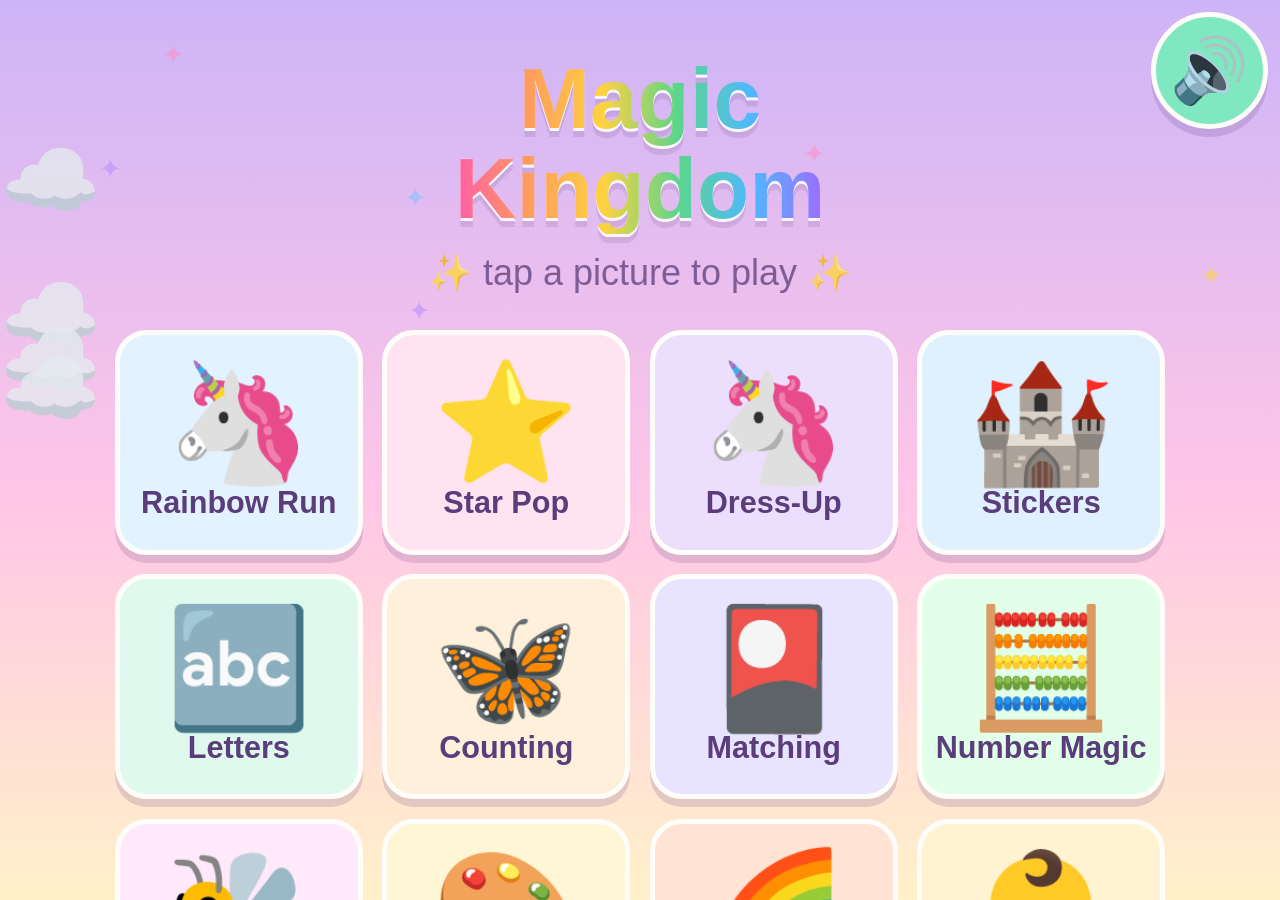
==== commit c96e1003: "v4: Rainbow Run platformer, Paint Pad and Colour Hunt - Rainbow Run: canvas one-tap platformer (auto" ====
--- a/index.html
+++ b/index.html
@@ -89,6 +89,9 @@
   .card.c-memory{background:#e8e4ff;}
   .card.c-math{background:#e1ffe9;}
   .card.c-spell{background:#ffe9fb;}
+  .card.c-run{background:#e3f2ff;}
+  .card.c-paint{background:#fff6d6;}
+  .card.c-colour{background:#ffe4d6;}
 
   /* ---------- generic game header ---------- */
   .game-title{margin-top:2.5vmin;font-size:5.5vmin;font-weight:800;
@@ -306,6 +309,35 @@
   @keyframes bannerIn{0%{transform:scale(0)}20%{transform:scale(1.15)}30%{transform:scale(1)}
     80%{transform:scale(1);opacity:1}100%{transform:scale(1.4);opacity:0}}
 
+
+  /* ---------- RAINBOW RUN (one-tap platformer) ---------- */
+  #run-wrap{position:relative;flex:1;width:100%;overflow:hidden;cursor:pointer;touch-action:none;
+    border-top:6px solid var(--white);}
+  #run-canvas{position:absolute;inset:0;width:100%;height:100%;display:block;}
+  #run-hint{position:absolute;inset:0;display:flex;align-items:center;justify-content:center;
+    font-size:20vmin;pointer-events:none;animation:hintPulse 1.4s ease-in-out infinite;opacity:.9;
+    filter:drop-shadow(0 4px 0 #fff);}
+  #run-meter{display:flex;gap:1.6vmin;margin:1.2vmin 0;z-index:5;}
+
+  /* ---------- PAINT PAD ---------- */
+  #paint-wrap{position:relative;flex:1;width:min(94vw,1000px);margin:1vmin 0;border-radius:36px;
+    border:6px solid var(--white);box-shadow:var(--shadow);overflow:hidden;background:#fffdfa;
+    cursor:crosshair;touch-action:none;}
+  #paint-canvas{position:absolute;inset:0;width:100%;height:100%;display:block;}
+  #paint-tray{display:flex;flex-wrap:wrap;align-items:center;justify-content:center;gap:1.6vmin;
+    padding:1.2vmin 2vmin;margin-bottom:2vmin;background:rgba(255,255,255,.65);
+    border-radius:40px;box-shadow:var(--shadow);max-width:94vw;}
+  #paint-tray .swatch.selected{border-color:var(--ink);}
+  .paint-tool.selected{background:var(--candy-sun);animation:wiggle .5s ease infinite;}
+  .swatch.rainbow{background:conic-gradient(#ff5fa8,#ff9d5c,#ffd23f,#5cd68a,#4fb8ff,#a06bff,#ff5fa8);}
+
+  /* ---------- COLOUR HUNT ---------- */
+  #colour-target{width:22vmin;height:22vmin;min-width:96px;min-height:96px;border-radius:50%;
+    margin-top:1.5vmin;border:6px solid var(--white);box-shadow:var(--shadow);cursor:pointer;
+    animation:cardFloat 3s ease-in-out infinite;}
+  #colour-bubbles{flex:1;display:flex;flex-wrap:wrap;align-items:center;justify-content:center;
+    gap:4vmin;width:100%;padding:2vmin;}
+  .colour-bubble{background:var(--white);font-size:14vmin;line-height:1;}
   @media (max-width:760px){
     #home{padding-top:72px;}
     .menu{grid-template-columns:repeat(2,minmax(125px,1fr));gap:14px;}
@@ -321,9 +353,11 @@
     .card .big{font-size:12vmin}.card .label{font-size:3.3vmin}
     .game-title{font-size:4.5vmin}.corner-btn{top:6px}
     #memory-grid{grid-template-columns:repeat(4,1fr);grid-template-rows:repeat(2,1fr);}
+    #run .game-title{display:none}#run-meter{position:absolute;top:14px;left:50%;transform:translateX(-50%);margin:0;z-index:51}
+    #run-wrap{border-top:0}
   }
   @media (prefers-reduced-motion:reduce){
-    .cloud,.twinkle,.title,.card,.bubble,.count-item,#spell-picture{animation:none!important;}
+    .cloud,.twinkle,.title,.card,.bubble,.count-item,#spell-picture,#colour-target,#run-hint{animation:none!important;}
     .particle,.flyby,.friend,.celebrate-banner,.sticker,#unicorn-svg.bounce{
       animation-duration:.01ms!important;animation-iteration-count:1!important;}
     .memory-face,.swatch,.meter-dot{transition-duration:.01ms!important;}
@@ -340,6 +374,7 @@
   <div class="title">Magic<br>Kingdom</div>
   <div class="subtitle">✨ tap a picture to play ✨</div>
   <div class="menu">
+    <button class="btn card c-run" data-go="run"><span class="big">🦄</span><span class="label">Rainbow Run</span></button>
     <button class="btn card c-pop" data-go="pop"><span class="big">⭐</span><span class="label">Star Pop</span></button>
     <button class="btn card c-uni" data-go="uni"><span class="big">🦄</span><span class="label">Dress-Up</span></button>
     <button class="btn card c-castle" data-go="castle"><span class="big">🏰</span><span class="label">Stickers</span></button>
@@ -348,6 +383,8 @@
     <button class="btn card c-memory" data-go="memory"><span class="big">🎴</span><span class="label">Matching</span></button>
     <button class="btn card c-math" data-go="math"><span class="big">🧮</span><span class="label">Number Magic</span></button>
     <button class="btn card c-spell" data-go="spell"><span class="big">🐝</span><span class="label">Spelling Bee</span></button>
+    <button class="btn card c-paint" data-go="paint"><span class="big">🎨</span><span class="label">Paint Pad</span></button>
+    <button class="btn card c-colour" data-go="colour"><span class="big">🌈</span><span class="label">Colour Hunt</span></button>
     <button class="btn card c-leah" data-go="leah"><span class="big">👶</span><span class="label">Leah's Sparkles</span></button>
   </div>
 </div>
@@ -550,6 +587,35 @@
   <div id="spell-tray"></div>
 </div>
 
+
+<!-- ============ RAINBOW RUN ============ -->
+<div class="screen" id="run">
+  <button class="btn corner-btn home-btn" data-go="home" aria-label="go home">🏠</button>
+  <div class="game-title">🦄 Rainbow Run!</div>
+  <div id="run-meter"></div>
+  <div id="run-wrap" aria-label="tap anywhere to jump">
+    <canvas id="run-canvas"></canvas>
+    <div id="run-hint">👆</div>
+  </div>
+</div>
+
+<!-- ============ PAINT PAD ============ -->
+<div class="screen" id="paint">
+  <button class="btn corner-btn home-btn" data-go="home" aria-label="go home">🏠</button>
+  <div class="game-title">🎨 Paint Pad!</div>
+  <div id="paint-wrap"><canvas id="paint-canvas" aria-label="painting canvas"></canvas></div>
+  <div id="paint-tray"></div>
+</div>
+
+<!-- ============ COLOUR HUNT ============ -->
+<div class="screen" id="colour">
+  <button class="btn corner-btn home-btn" data-go="home" aria-label="go home">🏠</button>
+  <div class="game-title">🌈 Colour Hunt!</div>
+  <div id="colour-status" aria-live="polite"></div>
+  <div id="colour-target" aria-label="hear the colour again"></div>
+  <div id="colour-bubbles"></div>
+</div>
+
 <!-- ============ LEAH MODE ============ -->
 <div class="screen" id="leah">
   <button class="btn corner-btn home-btn hold-action" id="leah-home-btn"
@@ -1408,6 +1474,615 @@
   leahScreen.querySelectorAll('.particle,.friend').forEach(el => el.remove());
 };
 
+
+/* hold-to-activate helper for buttons that should not fire on an accidental tap */
+function holdButton(btn, onHold, ms=1100){
+  let timer = null;
+  const cancel = () => { clearTimeout(timer); timer = null; btn.classList.remove('holding'); };
+  btn.addEventListener('pointerdown', e => {
+    e.stopPropagation(); e.preventDefault();
+    if(timer) return;
+    btn.classList.add('holding');
+    try{ btn.setPointerCapture(e.pointerId); }catch(err){}
+    timer = setTimeout(()=>{ timer = null; btn.classList.remove('holding'); onHold(); }, ms);
+  });
+  btn.addEventListener('pointerup', e => { e.stopPropagation(); cancel(); });
+  btn.addEventListener('pointercancel', cancel);
+  btn.addEventListener('contextmenu', e => e.preventDefault());
+}
+
+/* =====================================================
+   GAME 10 — RAINBOW RUN (one-tap platformer)
+   The unicorn runs by herself. Tap anywhere to jump;
+   a second tap in the air gives a second jump. Falling
+   off the edge just summons a cloud that floats her back
+   onto the path — there is no way to lose. Reaching the
+   castle finishes the level; the next one is a touch
+   faster with slightly wider gaps.
+   World units: 1 unit = 1/11 of the play area height,
+   x grows to the right, y grows downward.
+   ===================================================== */
+const runWrap = document.getElementById('run-wrap');
+const runCanvas = document.getElementById('run-canvas');
+const runCtx = runCanvas.getContext('2d');
+const runHint = document.getElementById('run-hint');
+const runMeter = document.getElementById('run-meter');
+RAINBOW.forEach(()=>{ const d = document.createElement('div'); d.className = 'meter-dot'; runMeter.appendChild(d); });
+const EMOJI_FONT = '"Apple Color Emoji","Segoe UI Emoji","Noto Color Emoji",sans-serif';
+const RUN_G = 38, RUN_JUMP = 16, RUN_JUMP2 = 15;
+const HERO_W = 1.0, HERO_H = 1.3;
+const RUN = {
+  level: 1, stars: 0, raf: null, last: 0, W: 0, H: 0, u: 40, yOff: 0, dpr: 1, t: 0,
+  cam: 0, speed: 5, state: 'run', ground: [], plats: [], items: [], snails: [], parts: [], puffs: [],
+  genX: 0, goalX: 0, castleX: 0, done: false, winTimer: null, hintTimer: null, stuckT: 0,
+  hero: { x: 2, feet: 8, vy: 0, onGround: false, jumps: 0, coyote: 0, buffer: 0, squash: 1 },
+};
+function renderRunMeter(){
+  [...runMeter.children].forEach((d,i)=>{
+    const on = i < RUN.stars;
+    d.classList.toggle('filled', on);
+    d.style.background = on ? RAINBOW[i] : '';
+  });
+}
+function runResize(){
+  RUN.W = runWrap.clientWidth; RUN.H = runWrap.clientHeight;
+  RUN.dpr = Math.min(2, window.devicePixelRatio || 1);
+  runCanvas.width = Math.max(1, Math.round(RUN.W * RUN.dpr));
+  runCanvas.height = Math.max(1, Math.round(RUN.H * RUN.dpr));
+  runCtx.setTransform(RUN.dpr, 0, 0, RUN.dpr, 0, 0);
+  RUN.u = Math.max(20, Math.min(RUN.H / 11, RUN.W / 10));
+  RUN.yOff = RUN.H - RUN.u * 11;
+}
+function lastGround(){ return RUN.ground[RUN.ground.length - 1]; }
+function runItem(x, y, e){ RUN.items.push({ x, y, e, got: 0, phase: Math.random()*6.28 }); }
+function pickItem(){ const r = Math.random(); return r < .72 ? '⭐' : r < .9 ? '💖' : '🌈'; }
+function genSegment(){
+  const L = RUN.level, prev = lastGround();
+  let gap = 0;
+  if(RUN.genX > 12 && Math.random() < Math.min(.72, .42 + L*.06)){
+    gap = 1.6 + Math.random() * Math.min(2.4, .6 + L*.45);
+  }
+  let top = prev.top;
+  if(gap){ top += [ -1.5, -1, 0, 0, 1 ][Math.floor(Math.random()*5)]; }          // rise only after a gap
+  else if(Math.random() < .3){ top += 1; }                                         // gentle step down
+  top = Math.min(9.5, Math.max(6.5, top));
+  const x = RUN.genX + gap;
+  const w = 4 + Math.random() * 6;
+  RUN.ground.push({ x, w, top });
+  if(gap){                                                                         // arc of stars over the gap
+    const base = Math.min(prev.top, top);
+    for(let i = 0; i < 3; i++){
+      runItem(RUN.genX + gap/2 + (i - 1)*1.2, base - 1.6 - (i === 1 ? 1.2 : .5), i === 1 ? pickItem() : '⭐');
+    }
+  }else{
+    const n = 2 + Math.floor(Math.random()*3);
+    const start = x + (w - (n-1)*1.3) / 2;
+    const lift = Math.random() < .45 ? 1.6 : 2.6;
+    for(let i = 0; i < n; i++) runItem(start + i*1.3, top - lift, pickItem());
+  }
+  if(w >= 6 && Math.random() < .45){                                               // floating platform
+    const pw = 2.5 + Math.random()*1.5, px = x + 1 + Math.random()*(w - pw - 2), py = top - 3.1;
+    RUN.plats.push({ x: px, w: pw, top: py });
+    runItem(px + pw*.3, py - 1.4, '⭐'); runItem(px + pw*.7, py - 1.4, pickItem());
+  }else if(w >= 6 && L >= 2 && Math.random() < .35){                               // friendly snail
+    RUN.snails.push({ x: x + w/2, top, dir: 1, t: 0, spin: 0, minX: x + 1, maxX: x + w - 1 });
+  }
+  RUN.genX = x + w;
+}
+function genCastle(){
+  const prev = lastGround();
+  const x = RUN.genX, w = 22;
+  RUN.ground.push({ x, w, top: prev.top });
+  RUN.castleX = x + 9;
+  RUN.done = true;
+}
+function newLevel(){
+  const L = RUN.level;
+  RUN.speed = Math.min(8, 4.8 + (L-1)*.45);
+  RUN.ground = [{ x: -10, w: 24, top: 8.5 }];
+  RUN.plats = []; RUN.items = []; RUN.snails = []; RUN.parts = []; RUN.puffs = [];
+  RUN.genX = 14; RUN.goalX = Math.min(220, 80 + L*22); RUN.done = false;
+  RUN.state = 'run'; RUN.stuckT = 0;
+  Object.assign(RUN.hero, { x: 2, feet: 8.5, vy: 0, onGround: true, jumps: 0, coyote: 0, buffer: 0, squash: 1 });
+  RUN.cam = RUN.hero.x - (RUN.W/RUN.u)*.3;
+  while(!RUN.done){ if(RUN.genX >= RUN.goalX) genCastle(); else genSegment(); }
+}
+function runJump(){
+  const h = RUN.hero;
+  if(RUN.state !== 'run') return;
+  runHint.style.display = 'none';
+  if(h.onGround || h.coyote > 0){
+    h.vy = -RUN_JUMP; h.onGround = false; h.coyote = 0; h.jumps = 1; h.squash = 1.25;
+    tone(440, .12, 'triangle', .12); tone(660, .12, 'triangle', .1, .05);
+  }else if(h.jumps < 2){
+    h.vy = -RUN_JUMP2; h.jumps = 2; h.squash = 1.25;
+    RUN.puffs.push({ x: h.x, y: h.feet, t: 0 });
+    tone(660, .12, 'triangle', .12); tone(880, .12, 'triangle', .1, .05);
+  }else{
+    h.buffer = .18;
+  }
+}
+function runSparkle(x, y, n, emojis){
+  for(let i = 0; i < n; i++){
+    const a = Math.random()*Math.PI*2, s = 2 + Math.random()*4;
+    RUN.parts.push({ x, y, vx: Math.cos(a)*s, vy: Math.sin(a)*s - 2, t: 0, life: .7 + Math.random()*.4,
+      e: emojis ? emojis[Math.floor(Math.random()*emojis.length)] : null,
+      c: RAINBOW[Math.floor(Math.random()*RAINBOW.length)] });
+  }
+}
+function runRescue(){
+  const h = RUN.hero;
+  const next = RUN.ground.find(g => g.x + g.w > h.x + 1) || lastGround();
+  h.x = Math.max(h.x, next.x + 1.2);
+  h.feet = -2; h.vy = 0; h.jumps = 0; h.onGround = false;
+  RUN.state = 'rescue';
+  boing();
+  say('Whoops! Up we go!');
+}
+function runWin(){
+  RUN.state = 'win';
+  fanfare(); unicornFlyby(); banner('YAY!');
+  runSparkle(RUN.hero.x, RUN.hero.feet - 1, 26, ['⭐','✨','💖','🌈']);
+  say('Hooray Myla! You reached the castle! Ready for the next one?', 400);
+  RUN.winTimer = setTimeout(()=>{ RUN.level++; newLevel(); sayPrompt('Tap to jump!'); }, 3600);
+}
+function runStep(dt){
+  const h = RUN.hero, W = RUN.W/RUN.u;
+  RUN.t += dt;
+  const prevFeet = h.feet;
+  if(RUN.state === 'run' || RUN.state === 'win'){
+    const moving = RUN.state === 'run' || h.x < RUN.castleX + 1.3;
+    if(moving) h.x += RUN.speed * dt;
+    h.vy += RUN_G * dt;
+    h.feet += h.vy * dt;
+  }else if(RUN.state === 'rescue'){
+    h.feet += 5.5 * dt;
+  }
+  // landing on ground blocks (with a small automatic step-up) and one-way floating platforms
+  const wasOnGround = h.onGround;
+  h.onGround = false;
+  if(h.vy >= 0 || RUN.state === 'rescue'){
+    const solids = RUN.state === 'rescue' ? RUN.ground : RUN.ground.concat(RUN.plats);
+    for(const b of solids){
+      if(h.x + HERO_W*.3 <= b.x || h.x - HERO_W*.3 >= b.x + b.w) continue;
+      const stepUp = RUN.ground.includes(b) ? .6 : 0;
+      if(prevFeet <= b.top + .02 + stepUp && h.feet >= b.top - .02){
+        h.feet = b.top; h.vy = 0; h.onGround = true;
+        if(RUN.state === 'rescue'){ RUN.state = 'run'; runSparkle(h.x, h.feet, 8, ['☁️','✨']); }
+        break;
+      }
+    }
+  }
+  if(RUN.state === 'run'){
+    for(const b of RUN.ground){
+      if(h.x + HERO_W*.3 > b.x && h.x - HERO_W*.3 < b.x + b.w && h.feet > b.top + .62 && prevFeet > b.top + .62){
+        h.x = Math.min(h.x, b.x - HERO_W*.3);
+      }
+    }
+  }
+  if(h.onGround){
+    if(!wasOnGround){ h.squash = .7; h.jumps = 0; if(h.buffer > 0){ h.buffer = 0; runJump(); } }
+    h.jumps = 0; h.coyote = .12;
+  }else{
+    if(wasOnGround) h.coyote = .12; else h.coyote = Math.max(0, h.coyote - dt);
+  }
+  h.buffer = Math.max(0, h.buffer - dt);
+  h.squash += (1 - h.squash) * Math.min(1, dt*10);
+  if(RUN.state === 'run' && h.feet > 11 + 2) runRescue();
+  if(RUN.state === 'run' && h.x >= RUN.castleX) runWin();
+  // items
+  for(const it of RUN.items){
+    if(it.got){ it.got += dt; continue; }
+    const iy = it.y + Math.sin(RUN.t*3 + it.phase)*.15;
+    if(Math.abs(it.x - h.x) < .9 && Math.abs(iy - (h.feet - HERO_H/2)) < 1.1){
+      it.got = .001;
+      popNote();
+      runSparkle(it.x, iy, 6, null);
+      RUN.stars++;
+      if(RUN.stars >= RAINBOW.length){
+        RUN.stars = 0; twinkleSound(); runSparkle(h.x, h.feet - 1, 18, ['🌈','⭐','✨']);
+        say(['You made a rainbow!','Sparkly!','Wow, so many stars!'][Math.floor(Math.random()*3)]);
+      }
+      renderRunMeter();
+    }
+  }
+  // snails: bump = bounce
+  for(const s of RUN.snails){
+    s.t += dt; s.spin = Math.max(0, s.spin - dt*3);
+    s.x += s.dir * .6 * dt;
+    if(s.x > s.maxX) s.dir = -1; else if(s.x < s.minX) s.dir = 1;
+    if(Math.abs(s.x - h.x) < .9 && h.feet > s.top - 1.2 && h.feet <= s.top + .05 && RUN.state === 'run' && s.spin === 0){
+      h.vy = -RUN_JUMP; h.onGround = false; h.jumps = 1; h.squash = 1.3; s.spin = 1;
+      tone(330, .15, 'square', .06); tone(520, .2, 'triangle', .12, .06);
+      runSparkle(s.x, s.top - .6, 6, ['💕','✨']);
+    }
+  }
+  for(const p of RUN.puffs) p.t += dt;
+  RUN.puffs = RUN.puffs.filter(p => p.t < .5);
+  for(const p of RUN.parts){ p.t += dt; p.x += p.vx*dt; p.y += p.vy*dt; p.vy += 12*dt; }
+  RUN.parts = RUN.parts.filter(p => p.t < p.life);
+  RUN.items = RUN.items.filter(it => it.got < .5 && it.x > RUN.cam - 4);
+  // camera follows a little ahead of the hero
+  const target = Math.min(h.x - W*.3, RUN.castleX + 9 - W);
+  RUN.cam += (target - RUN.cam) * Math.min(1, dt*(RUN.state === 'rescue' ? 3 : 7));
+  // gentle reminder if she never taps
+  if(RUN.state === 'run' && runHint.style.display !== 'none'){
+    RUN.stuckT += dt;
+    if(RUN.stuckT > 6){ RUN.stuckT = 0; say('Tap the screen to jump!'); }
+  }
+}
+function emoji(ctx, e, x, y, size, flip){
+  ctx.save();
+  ctx.translate(x, y);
+  if(flip) ctx.scale(-1, 1);
+  ctx.font = size + 'px ' + EMOJI_FONT;
+  ctx.textAlign = 'center'; ctx.textBaseline = 'middle';
+  ctx.fillText(e, 0, 0);
+  ctx.restore();
+}
+function roundRect(ctx, x, y, w, h, r){
+  ctx.beginPath();
+  ctx.moveTo(x+r, y); ctx.arcTo(x+w, y, x+w, y+h, r); ctx.arcTo(x+w, y+h, x, y+h, r);
+  ctx.arcTo(x, y+h, x, y, r); ctx.arcTo(x, y, x+w, y, r); ctx.closePath();
+}
+function runDraw(){
+  const c = runCtx, u = RUN.u, W = RUN.W, H = RUN.H, cam = RUN.cam, h = RUN.hero;
+  const X = x => (x - cam) * u, Y = y => y * u + RUN.yOff;
+  // sky
+  const sky = c.createLinearGradient(0, 0, 0, H);
+  sky.addColorStop(0, '#bfe3ff'); sky.addColorStop(.6, '#f6e6ff'); sky.addColorStop(1, '#ffe9c9');
+  c.fillStyle = sky; c.fillRect(0, 0, W, H);
+  emoji(c, '☀️', W - u*1.4, Math.max(u*1.2, RUN.yOff*.5 + u*.6), u*1.3);
+  // parallax clouds & hills
+  for(let i = 0; i < 5; i++){
+    const cx = ((i*137 - cam*u*.25) % (W + u*6) + W + u*6) % (W + u*6) - u*3;
+    emoji(c, '☁️', cx, u*(1 + (i%3)*1.1), u*1.6);
+  }
+  c.fillStyle = '#c7ecd2';
+  c.beginPath(); c.moveTo(0, H);
+  for(let px = 0; px <= W; px += 12){
+    const wx = px/u + cam*.45;
+    c.lineTo(px, Y(8.6) - u*(1.2 + Math.sin(wx*.35)*.9 + Math.sin(wx*.11)*1.2));
+  }
+  c.lineTo(W, H); c.closePath(); c.fill();
+  // rainbow bridge platforms
+  for(const p of RUN.plats){
+    if(p.x + p.w < cam - 1 || p.x > cam + W/u + 1) continue;
+    const x = X(p.x), y = Y(p.top), w = p.w*u;
+    const g = c.createLinearGradient(x, 0, x + w, 0);
+    RAINBOW.forEach((col, i) => g.addColorStop(i/(RAINBOW.length-1), col));
+    c.fillStyle = '#fffdfa'; roundRect(c, x - 3, y - 3, w + 6, u*.6 + 6, u*.3); c.fill();
+    c.fillStyle = g; roundRect(c, x, y, w, u*.6, u*.28); c.fill();
+  }
+  // ground
+  for(const b of RUN.ground){
+    if(b.x + b.w < cam - 1 || b.x > cam + W/u + 1) continue;
+    const x = X(b.x), y = Y(b.top), w = b.w*u;
+    c.fillStyle = '#f5b9dc'; roundRect(c, x, y, w, H - y + u, u*.35); c.fill();
+    c.fillStyle = 'rgba(255,255,255,.35)';
+    for(let d = x + u*.6; d < x + w - u*.3; d += u*1.1){ c.beginPath(); c.arc(d, y + u*1.3, u*.14, 0, 7); c.fill(); }
+    c.fillStyle = '#86dd7c'; roundRect(c, x, y, w, u*.5, u*.25); c.fill();
+    c.fillStyle = '#5cd68a';
+    for(let d = x + u*.3; d < x + w - u*.2; d += u*.55){ c.beginPath(); c.arc(d, y + u*.42, u*.12, 0, 7); c.fill(); }
+  }
+  // castle
+  if(RUN.castleX - cam < W/u + 4){
+    const top = lastGround().top;
+    emoji(c, '🏰', X(RUN.castleX + 1.2), Y(top) - u*1.6, u*3.4);
+    emoji(c, '🎈', X(RUN.castleX - .6) , Y(top) - u*3.3 + Math.sin(RUN.t*2)*u*.15, u*1);
+    emoji(c, '🎈', X(RUN.castleX + 3.2), Y(top) - u*3.1 + Math.cos(RUN.t*2)*u*.15, u*1);
+  }
+  // snails
+  for(const s of RUN.snails){
+    if(s.x < cam - 2 || s.x > cam + W/u + 2) continue;
+    c.save(); c.translate(X(s.x), Y(s.top) - u*.5);
+    if(s.spin > 0) c.rotate(Math.sin(s.spin*Math.PI)*1.2);
+    emoji(c, '🐌', 0, 0, u*1.1, s.dir > 0);
+    c.restore();
+  }
+  // items
+  for(const it of RUN.items){
+    if(it.x < cam - 1 || it.x > cam + W/u + 1) continue;
+    const bob = Math.sin(RUN.t*3 + it.phase)*.15;
+    const size = it.got ? Math.max(0, 1 - it.got*2.5) : 1;
+    emoji(c, it.e, X(it.x), Y(it.y + bob), u*size*(it.e === '🌈' ? 1.15 : .95));
+  }
+  // rescue cloud
+  if(RUN.state === 'rescue') emoji(c, '☁️', X(h.x), Y(h.feet) + u*.25, u*2.2);
+  // double-jump puffs
+  for(const p of RUN.puffs){
+    c.globalAlpha = 1 - p.t*2;
+    emoji(c, '☁️', X(p.x), Y(p.y) + p.t*u, u*(.9 + p.t));
+    c.globalAlpha = 1;
+  }
+  // hero (a unicorn, flipped to run to the right) with squash & stretch
+  const sq = h.squash;
+  c.save();
+  c.translate(X(h.x), Y(h.feet));
+  c.rotate(RUN.state === 'run' ? Math.max(-.25, Math.min(.25, h.vy*.018)) : 0);
+  c.scale(1/Math.sqrt(sq), sq);
+  emoji(c, '🦄', 0, -u*HERO_H*.55, u*1.6, true);
+  c.restore();
+  // particles
+  for(const p of RUN.parts){
+    c.globalAlpha = Math.max(0, 1 - p.t/p.life);
+    if(p.e){ emoji(c, p.e, X(p.x), Y(p.y), u*.7); }
+    else{ c.fillStyle = p.c; c.beginPath(); c.arc(X(p.x), Y(p.y), u*.14, 0, 7); c.fill(); }
+  }
+  c.globalAlpha = 1;
+}
+function runFrame(now){
+  const dt = Math.min(.05, (now - RUN.last)/1000 || 0);
+  RUN.last = now;
+  runStep(dt);
+  if(RUN.state === 'run' && Math.random() < .5){          // rainbow trail behind the hero
+    RUN.parts.push({ x: RUN.hero.x - .5, y: RUN.hero.feet - .5 - Math.random()*.6, vx: -1, vy: 0, t: 0, life: .45,
+      e: null, c: RAINBOW[Math.floor(RUN.t*12) % RAINBOW.length] });
+  }
+  runDraw();
+  RUN.raf = requestAnimationFrame(runFrame);
+}
+runWrap.addEventListener('pointerdown', () => runJump());
+document.addEventListener('keydown', e => {
+  if(current !== 'run' || e.repeat) return;
+  if(e.code === 'Space' || e.code === 'ArrowUp') { e.preventDefault(); runJump(); }
+});
+window.addEventListener('resize', () => { if(current === 'run') runResize(); });
+enterHooks.run = () => {
+  runResize();
+  RUN.stars = 0; renderRunMeter();
+  runHint.style.display = '';
+  newLevel();
+  sayPrompt('Tap to jump!', 300);
+  RUN.last = performance.now();
+  RUN.raf = requestAnimationFrame(runFrame);
+};
+exitHooks.run = () => {
+  cancelAnimationFrame(RUN.raf); RUN.raf = null;
+  clearTimeout(RUN.winTimer); RUN.winTimer = null;
+};
+
+/* =====================================================
+   GAME 11 — PAINT PAD (finger painting)
+   Big crayon colours, a rainbow crayon, a sparkle stamp
+   brush, undo, and a sponge you hold to wipe clean.
+   Strokes are stored in canvas-width units so the
+   picture survives rotating the phone; saved locally.
+   ===================================================== */
+const paintWrap = document.getElementById('paint-wrap');
+const paintCanvas = document.getElementById('paint-canvas');
+const paintCtx = paintCanvas.getContext('2d');
+const paintTray = document.getElementById('paint-tray');
+const PAINT_COLOURS = ['#ff5fa8','#ff4d4d','#ff9d5c','#ffd23f','#5cd68a','#4fb8ff','#a06bff','#a0663f','#444'];
+const SPARKLES = ['⭐','✨','💖','🌟','🦋','🌸'];
+let paintStrokes = readJSON('mk-paint', []);
+let paintMode = 'color', paintColour = PAINT_COLOURS[0];
+const paintActive = new Map();   // pointerId -> stroke in progress
+let paintW = 1, paintH = 1;
+function paintResize(){
+  paintW = paintWrap.clientWidth; paintH = paintWrap.clientHeight;
+  const dpr = Math.min(2, window.devicePixelRatio || 1);
+  paintCanvas.width = Math.max(1, Math.round(paintW*dpr));
+  paintCanvas.height = Math.max(1, Math.round(paintH*dpr));
+  paintCtx.setTransform(dpr, 0, 0, dpr, 0, 0);
+  paintStrokes.forEach(st => { st.len = null; });
+  paintRedraw();
+}
+function brushSize(){ return Math.max(10, paintW*.04); }
+function rainbowAt(len){ return 'hsl(' + ((len*360/(paintW*.8)) % 360) + ',95%,62%)'; }
+function drawSegment(st, i){
+  // draws the piece of stroke `st` that ends at point index i (i=0 draws a dot)
+  const c = paintCtx, W = paintW, size = brushSize();
+  const [x, y] = st.pts[i].map(v => v*W);
+  if(st.mode === 'sparkle'){
+    if(i === 0 || st.pts[i][2] !== undefined){
+      emoji(c, SPARKLES[st.pts[i][2] || 0], x, y, size*1.9 + (st.pts[i][3] || 0)*size);
+    }
+    return;
+  }
+  c.lineCap = 'round'; c.lineJoin = 'round'; c.lineWidth = size;
+  if(i === 0){
+    c.fillStyle = st.mode === 'rainbow' ? rainbowAt(0) : st.color;
+    c.beginPath(); c.arc(x, y, size/2, 0, 7); c.fill();
+    return;
+  }
+  const [px, py] = st.pts[i-1].map(v => v*W);
+  c.strokeStyle = st.mode === 'rainbow' ? rainbowAt(st.len[i]) : st.color;
+  c.beginPath(); c.moveTo(px, py); c.lineTo(x, y); c.stroke();
+}
+function paintRedraw(){
+  paintCtx.clearRect(0, 0, paintW, paintH);
+  for(const st of paintStrokes){
+    if(!st.len) rebuildLen(st);
+    for(let i = 0; i < st.pts.length; i++) drawSegment(st, i);
+  }
+}
+function rebuildLen(st){
+  st.len = [0];
+  for(let i = 1; i < st.pts.length; i++){
+    const [ax, ay] = st.pts[i-1], [bx, by] = st.pts[i];
+    st.len[i] = st.len[i-1] + Math.hypot((bx-ax)*paintW, (by-ay)*paintW);
+  }
+}
+function paintSave(){
+  const keep = paintStrokes.slice(-80).map(st => ({ mode: st.mode, color: st.color, pts: st.pts }));
+  storeSet('mk-paint', JSON.stringify(keep));
+}
+function paintPoint(e){
+  const r = paintWrap.getBoundingClientRect();
+  return [(e.clientX - r.left)/paintW, (e.clientY - r.top)/paintW];
+}
+paintWrap.addEventListener('pointerdown', e => {
+  e.stopPropagation();
+  if(paintActive.size >= 4) return;
+  try{ paintWrap.setPointerCapture(e.pointerId); }catch(err){}
+  const [x, y] = paintPoint(e);
+  const st = { mode: paintMode, color: paintColour, pts: [], len: [0], lastSparkle: 0 };
+  if(paintMode === 'sparkle') st.pts.push([x, y, Math.floor(Math.random()*SPARKLES.length), Math.random()]);
+  else st.pts.push([x, y]);
+  paintStrokes.push(st);
+  paintActive.set(e.pointerId, st);
+  drawSegment(st, 0);
+  popNote();
+});
+paintWrap.addEventListener('pointermove', e => {
+  const st = paintActive.get(e.pointerId);
+  if(!st) return;
+  const [x, y] = paintPoint(e);
+  const [lx, ly] = st.pts[st.pts.length-1];
+  const d = Math.hypot((x-lx)*paintW, (y-ly)*paintW);
+  if(d < 2) return;
+  if(st.mode === 'sparkle'){
+    st.lastSparkle += d;
+    if(st.lastSparkle < brushSize()*1.4) return;
+    st.lastSparkle = 0;
+    st.pts.push([x, y, Math.floor(Math.random()*SPARKLES.length), Math.random()]);
+  }else{
+    st.pts.push([x, y]);
+  }
+  st.len.push(st.len[st.len.length-1] + d);
+  drawSegment(st, st.pts.length-1);
+});
+function paintEnd(e){
+  if(!paintActive.has(e.pointerId)) return;
+  paintActive.delete(e.pointerId);
+  paintSave();
+}
+paintWrap.addEventListener('pointerup', paintEnd);
+paintWrap.addEventListener('pointercancel', paintEnd);
+
+/* tray: colours, rainbow, sparkle, undo, sponge (hold) */
+function selectPaint(mode, colour){
+  paintMode = mode; if(colour) paintColour = colour;
+  paintTray.querySelectorAll('.swatch,.paint-tool').forEach(el => {
+    el.classList.toggle('selected', el.dataset.mode === mode && (mode !== 'color' || el.dataset.colour === colour));
+  });
+}
+PAINT_COLOURS.forEach(col => {
+  const s = document.createElement('button');
+  s.className = 'swatch'; s.style.background = col;
+  s.dataset.mode = 'color'; s.dataset.colour = col;
+  s.setAttribute('aria-label', 'crayon');
+  s.addEventListener('pointerdown', e => { e.stopPropagation(); selectPaint('color', col); popNote(); });
+  paintTray.appendChild(s);
+});
+const rainbowSwatch = document.createElement('button');
+rainbowSwatch.className = 'swatch rainbow'; rainbowSwatch.dataset.mode = 'rainbow';
+rainbowSwatch.setAttribute('aria-label', 'rainbow crayon');
+rainbowSwatch.addEventListener('pointerdown', e => { e.stopPropagation(); selectPaint('rainbow'); twinkleSound(); });
+paintTray.appendChild(rainbowSwatch);
+const sparkleTool = document.createElement('button');
+sparkleTool.className = 'btn tray-btn paint-tool'; sparkleTool.textContent = '✨'; sparkleTool.dataset.mode = 'sparkle';
+sparkleTool.setAttribute('aria-label', 'sparkle stamps');
+sparkleTool.addEventListener('pointerdown', e => { e.stopPropagation(); selectPaint('sparkle'); chime(); });
+paintTray.appendChild(sparkleTool);
+const undoTool = document.createElement('button');
+undoTool.className = 'btn tray-btn'; undoTool.textContent = '↩️';
+undoTool.setAttribute('aria-label', 'undo last stroke');
+undoTool.addEventListener('pointerdown', e => {
+  e.stopPropagation();
+  if(!paintStrokes.length) return;
+  paintStrokes.pop(); paintActive.clear(); paintRedraw(); paintSave(); boing();
+});
+paintTray.appendChild(undoTool);
+const spongeTool = document.createElement('button');
+spongeTool.className = 'btn tray-btn hold-action'; spongeTool.textContent = '🧽';
+spongeTool.setAttribute('aria-label', 'hold to wipe the picture clean');
+paintTray.appendChild(spongeTool);
+holdButton(spongeTool, () => {
+  paintStrokes = []; paintActive.clear(); paintRedraw(); paintSave();
+  twinkleSound(); say('All clean! Paint something new!');
+});
+window.addEventListener('resize', () => { if(current === 'paint') paintResize(); });
+enterHooks.paint = () => {
+  selectPaint(paintMode, paintColour);
+  paintResize();
+  sayPrompt('Pick a colour and paint with your finger!', 300);
+};
+exitHooks.paint = () => { paintActive.clear(); };
+
+/* =====================================================
+   GAME 12 — COLOUR HUNT
+   A big coloured blob and the voice say a colour; the
+   child finds the picture that is that colour. Wrong
+   taps wobble and name their colour instead.
+   ===================================================== */
+const colourStatus = document.getElementById('colour-status');
+const colourTarget = document.getElementById('colour-target');
+const colourBubbles = document.getElementById('colour-bubbles');
+const COLOURS = [
+  { name:'pink',   hex:'#ff8fc8', items:[['🌸','a flower'],['🐷','a pig'],['🎀','a bow'],['🦩','a flamingo']] },
+  { name:'red',    hex:'#ff4d4d', items:[['🍓','a strawberry'],['🍎','an apple'],['❤️','a heart'],['🍒','cherries']] },
+  { name:'orange', hex:'#ff9d5c', items:[['🍊','an orange'],['🥕','a carrot'],['🎃','a pumpkin'],['🦊','a fox']] },
+  { name:'yellow', hex:'#ffd23f', items:[['🍌','a banana'],['🐥','a chick'],['🍋','a lemon'],['🌻','a sunflower']] },
+  { name:'green',  hex:'#5cd68a', items:[['🐸','a frog'],['🍀','a clover'],['🥦','broccoli'],['🐢','a turtle']] },
+  { name:'blue',   hex:'#4fb8ff', items:[['🐳','a whale'],['🫐','blueberries'],['💙','a heart'],['🧢','a cap']] },
+  { name:'purple', hex:'#a06bff', items:[['🍇','grapes'],['🍆','an eggplant'],['💜','a heart'],['🔮','a crystal ball']] },
+  { name:'brown',  hex:'#a0663f', items:[['🐻','a bear'],['🍫','chocolate'],['🐴','a horse'],['🥔','a potato']] },
+];
+let colourRound = 0, colourStars = 0, colourLocked = false, colourTimer = null, colourPromptText = '';
+function renderColourStars(){
+  colourStatus.innerHTML = '<span>✨</span>';
+  for(let i = 0; i < 5; i++){
+    const star = document.createElement('span');
+    star.className = 'memory-star' + (i < colourStars ? ' won' : '');
+    star.textContent = '⭐';
+    colourStatus.appendChild(star);
+  }
+  const end = document.createElement('span'); end.textContent = '✨'; colourStatus.appendChild(end);
+}
+function newColourRound(){
+  colourLocked = false;
+  const target = COLOURS[colourRound % COLOURS.length];
+  colourRound++;
+  colourTarget.style.background = target.hex;
+  const pick = list => list[Math.floor(Math.random()*list.length)];
+  const answer = pick(target.items);
+  const others = shuffle(COLOURS.filter(c => c !== target)).slice(0, 3).map(c => ({ c, it: pick(c.items) }));
+  const options = shuffle([{ c: target, it: answer }, ...others]);
+  colourBubbles.innerHTML = '';
+  options.forEach(o => {
+    const b = document.createElement('button');
+    b.className = 'btn bubble colour-bubble';
+    b.textContent = o.it[0];
+    b.setAttribute('aria-label', o.it[1]);
+    b.addEventListener('pointerdown', e => {
+      e.stopPropagation();
+      if(colourLocked) return;
+      if(o.c === target){
+        colourLocked = true;
+        const r = colourBubbles.getBoundingClientRect();
+        burst(e.clientX - r.left, e.clientY - r.top, colourBubbles, ['⭐','✨','💖']);
+        colourStars++;
+        renderColourStars();
+        if(colourStars >= 5){
+          fanfare(); unicornFlyby(); banner('WOW!');
+          say('Yes! ' + o.it[1] + ' is ' + target.name + '! You know all the colours!', 300);
+          colourTimer = setTimeout(()=>{ colourStars = 0; renderColourStars(); newColourRound(); }, 3200);
+        }else{
+          twinkleSound();
+          say('Yes! ' + o.it[1] + ' is ' + target.name + '!');
+          colourTimer = setTimeout(newColourRound, 1800);
+        }
+      }else{
+        b.classList.remove('wrong'); void b.offsetWidth; b.classList.add('wrong');
+        boing();
+        say('That is ' + o.it[1] + '. It is ' + o.c.name + '. Find something ' + target.name + '!');
+      }
+    });
+    colourBubbles.appendChild(b);
+  });
+  colourPromptText = 'Find something ' + target.name + '!';
+  sayPrompt(colourPromptText, 300);
+}
+colourTarget.addEventListener('pointerdown', e => { e.stopPropagation(); say(colourPromptText); });
+enterHooks.colour = () => { renderColourStars(); newColourRound(); };
+exitHooks.colour = () => {
+  clearTimeout(colourTimer);
+  if(!colourLocked) colourRound = Math.max(0, colourRound - 1);
+  colourLocked = true;
+};
+
 /* first-gesture audio unlock */
 document.body.addEventListener('pointerdown', ()=>{ if(soundOn) ctx(); }, {once:true});
 </script>
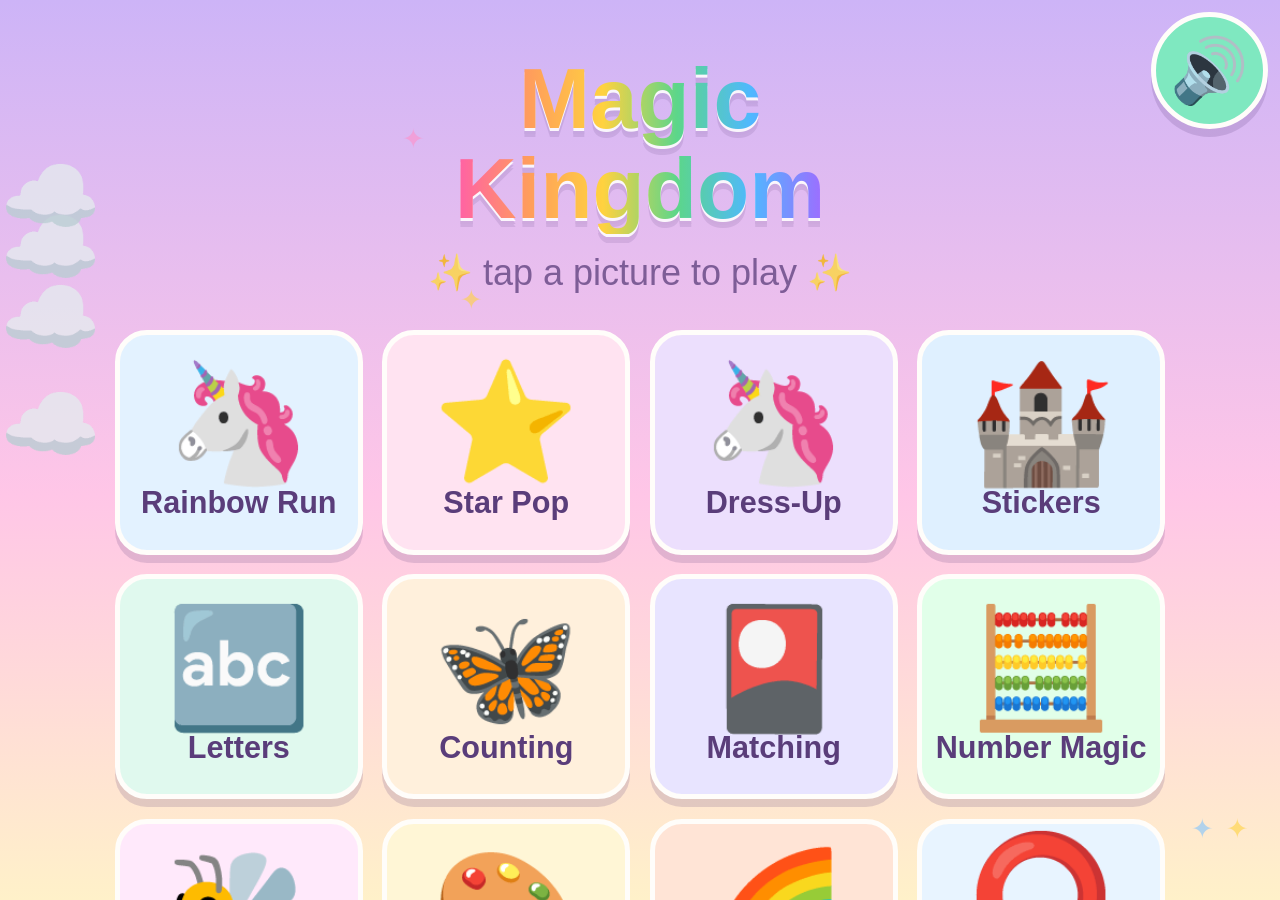
==== commit 213ee394: "Add Noughts & Crosses with three levels and two-player mode - Pick a friend: chick (easy), frog (med" ====
--- a/index.html
+++ b/index.html
@@ -92,6 +92,7 @@
   .card.c-run{background:#e3f2ff;}
   .card.c-paint{background:#fff6d6;}
   .card.c-colour{background:#ffe4d6;}
+  .card.c-ttt{background:#e8f4ff;}
 
   /* ---------- generic game header ---------- */
   .game-title{margin-top:2.5vmin;font-size:5.5vmin;font-weight:800;
@@ -338,6 +339,41 @@
   #colour-bubbles{flex:1;display:flex;flex-wrap:wrap;align-items:center;justify-content:center;
     gap:4vmin;width:100%;padding:2vmin;}
   .colour-bubble{background:var(--white);font-size:14vmin;line-height:1;}
+  /* ---------- NOUGHTS & CROSSES ---------- */
+  #ttt-picker,#ttt-play{flex:1;min-height:0;width:100%;}
+  #ttt-picker[hidden],#ttt-play[hidden]{display:none;}
+  #ttt-picker{display:grid;grid-template-columns:repeat(2,minmax(0,1fr));gap:3vmin;
+    width:min(92vw,620px);align-content:center;padding:2vmin 0 3vmin;}
+  .ttt-friend{height:min(30vh,42vw);min-height:110px;display:flex;flex-direction:column;
+    align-items:center;justify-content:center;gap:.5vmin;animation:cardFloat 3.4s ease-in-out infinite;}
+  .ttt-friend:nth-child(2){animation-delay:.4s}.ttt-friend:nth-child(3){animation-delay:.8s}
+  .ttt-friend:nth-child(4){animation-delay:1.2s}
+  .ttt-friend .big{font-size:min(13vh,17vw);line-height:1;}
+  .ttt-friend .ttt-level{font-size:min(5vh,6vw);line-height:1;letter-spacing:.3vmin;}
+  .ttt-friend[data-level="chick"]{background:#fff3d1;}
+  .ttt-friend[data-level="frog"]{background:#e0f9ee;}
+  .ttt-friend[data-level="dragon"]{background:#ffe1e1;}
+  .ttt-friend[data-level="two"]{background:#ffe9fb;}
+  #ttt-play{--ttt-size:min(90vw,calc(100vh - 240px),600px);
+    display:flex;flex-direction:column;align-items:center;justify-content:center;gap:1.5vmin;padding-bottom:2vmin;}
+  @supports (height:100dvh){#ttt-play{--ttt-size:min(90vw,calc(100dvh - 240px),600px);}}
+  #ttt-status{display:flex;align-items:center;justify-content:center;gap:1.2vmin;font-size:5vmin;font-weight:800;}
+  .ttt-chip{font-size:7vmin;line-height:1;padding:.6vmin 1.6vmin;border-radius:30px;
+    background:rgba(255,255,255,.45);opacity:.55;transition:transform .25s,opacity .25s,background .25s;}
+  .ttt-chip.turn{opacity:1;background:var(--white);transform:scale(1.15);box-shadow:var(--shadow);}
+  .ttt-chip.thinking{animation:wiggle .5s ease infinite;}
+  #ttt-stars{display:flex;gap:.8vmin;}
+  #ttt-stars[hidden]{display:none;}
+  #ttt-board{width:var(--ttt-size);height:var(--ttt-size);display:grid;
+    grid-template-columns:repeat(3,1fr);grid-template-rows:repeat(3,1fr);gap:2vmin;padding:2vmin;
+    background:rgba(255,255,255,.55);border-radius:36px;box-shadow:var(--shadow);}
+  .ttt-cell{padding:0;border-radius:24px;display:flex;align-items:center;justify-content:center;
+    font-size:calc(var(--ttt-size) * .19);line-height:1;min-width:0;min-height:0;transition:opacity .3s;}
+  .ttt-cell .mark{display:block;animation:markPop .35s cubic-bezier(.3,1.6,.5,1);}
+  @keyframes markPop{from{transform:scale(0) rotate(-30deg)}to{transform:scale(1) rotate(0)}}
+  .ttt-cell.win{background:var(--candy-sun);animation:popWin .6s ease 2;}
+  .ttt-cell.dim{opacity:.45;}
+  #ttt-change{font-size:max(5vmin,30px);padding:.6vmin 5vmin;line-height:1.2;}
   @media (max-width:760px){
     #home{padding-top:72px;}
     .menu{grid-template-columns:repeat(2,minmax(125px,1fr));gap:14px;}
@@ -355,10 +391,15 @@
     #memory-grid{grid-template-columns:repeat(4,1fr);grid-template-rows:repeat(2,1fr);}
     #run .game-title{display:none}#run-meter{position:absolute;top:14px;left:50%;transform:translateX(-50%);margin:0;z-index:51}
     #run-wrap{border-top:0}
+    #ttt-picker{grid-template-columns:repeat(4,minmax(0,1fr));width:min(94vw,900px);}
+    .ttt-friend{height:min(58vh,21vw);}.ttt-friend .big{font-size:min(20vh,9vw);}
+    .ttt-friend .ttt-level{font-size:min(7vh,3vw);}
+    #ttt-play{flex-direction:row;gap:4vmin;--ttt-size:min(calc(100vh - 70px),55vw);}
+    #ttt-status{flex-direction:column;}#ttt-stars{flex-direction:column;}
   }
   @media (prefers-reduced-motion:reduce){
-    .cloud,.twinkle,.title,.card,.bubble,.count-item,#spell-picture,#colour-target,#run-hint{animation:none!important;}
-    .particle,.flyby,.friend,.celebrate-banner,.sticker,#unicorn-svg.bounce{
+    .cloud,.twinkle,.title,.card,.bubble,.count-item,#spell-picture,#colour-target,#run-hint,.ttt-friend,.ttt-chip{animation:none!important;}
+    .particle,.flyby,.friend,.celebrate-banner,.sticker,#unicorn-svg.bounce,.ttt-cell,.ttt-cell .mark{
       animation-duration:.01ms!important;animation-iteration-count:1!important;}
     .memory-face,.swatch,.meter-dot{transition-duration:.01ms!important;}
   }
@@ -385,6 +426,7 @@
     <button class="btn card c-spell" data-go="spell"><span class="big">🐝</span><span class="label">Spelling Bee</span></button>
     <button class="btn card c-paint" data-go="paint"><span class="big">🎨</span><span class="label">Paint Pad</span></button>
     <button class="btn card c-colour" data-go="colour"><span class="big">🌈</span><span class="label">Colour Hunt</span></button>
+    <button class="btn card c-ttt" data-go="ttt"><span class="big">⭕</span><span class="label">Noughts &amp; Crosses</span></button>
     <button class="btn card c-leah" data-go="leah"><span class="big">👶</span><span class="label">Leah's Sparkles</span></button>
   </div>
 </div>
@@ -616,6 +658,31 @@
   <div id="colour-bubbles"></div>
 </div>
 
+<!-- ============ NOUGHTS & CROSSES ============ -->
+<div class="screen" id="ttt">
+  <button class="btn corner-btn home-btn" data-go="home" aria-label="go home">🏠</button>
+  <div class="game-title">⭕ Noughts &amp; Crosses!</div>
+  <div id="ttt-picker">
+    <button class="btn ttt-friend" data-level="chick" aria-label="play the baby chick, easy">
+      <span class="big">🐣</span><span class="ttt-level">⭐</span></button>
+    <button class="btn ttt-friend" data-level="frog" aria-label="play the frog, medium">
+      <span class="big">🐸</span><span class="ttt-level">⭐⭐</span></button>
+    <button class="btn ttt-friend" data-level="dragon" aria-label="play the dragon, hard">
+      <span class="big">🐲</span><span class="ttt-level">⭐⭐⭐</span></button>
+    <button class="btn ttt-friend" data-level="two" aria-label="two players">
+      <span class="big">🦄🌸</span><span class="ttt-level">👭</span></button>
+  </div>
+  <div id="ttt-play" hidden>
+    <div id="ttt-status" aria-live="polite">
+      <span class="ttt-chip" id="ttt-chip-a">🦄</span>
+      <span id="ttt-stars"></span>
+      <span class="ttt-chip" id="ttt-chip-b">🐣</span>
+    </div>
+    <div id="ttt-board"></div>
+    <button class="btn" id="ttt-change" aria-label="pick a different friend">🐣🐸🐲</button>
+  </div>
+</div>
+
 <!-- ============ LEAH MODE ============ -->
 <div class="screen" id="leah">
   <button class="btn corner-btn home-btn hold-action" id="leah-home-btn"
@@ -2083,6 +2150,219 @@
   colourLocked = true;
 };
 
+/* =====================================================
+   GAME 13 — NOUGHTS & CROSSES
+   Myla is always the unicorn. She picks who to play:
+   the chick (easy, mostly random), the frog (medium,
+   wins when it can and usually blocks) or the dragon
+   (perfect play — a draw is a win against it). The
+   fourth card is two players sharing one screen.
+   Losing just starts a new game; there is no fail state.
+   ===================================================== */
+const tttPicker = document.getElementById('ttt-picker');
+const tttPlay = document.getElementById('ttt-play');
+const tttBoard = document.getElementById('ttt-board');
+const tttStars = document.getElementById('ttt-stars');
+const tttChipA = document.getElementById('ttt-chip-a');
+const tttChipB = document.getElementById('ttt-chip-b');
+const TTT_LINES = [[0,1,2],[3,4,5],[6,7,8],[0,3,6],[1,4,7],[2,5,8],[0,4,8],[2,4,6]];
+const TTT_FRIENDS = {
+  chick:  { mark:'🐣', name:'the baby chick', hello:'The baby chick! It is just learning to play.' },
+  frog:   { mark:'🐸', name:'the frog', hello:'The frog! It is quite clever.' },
+  dragon: { mark:'🐲', name:'the dragon', hello:'The dragon! It is very tricky. Can you stop it?' },
+  two:    { mark:'🌸', name:'flower', hello:'Two players! Take turns. Unicorn, then flower.' },
+};
+let tttLevel = 'chick', tttCells = [], tttTurn = 'A', tttStarter = 'A';
+let tttLocked = true, tttTimer = null, tttWins = 0;
+const tttCellBtns = [];
+for(let i = 0; i < 9; i++){
+  const b = document.createElement('button');
+  b.className = 'btn ttt-cell';
+  b.addEventListener('pointerdown', e => { e.stopPropagation(); tttTap(i); });
+  tttBoard.appendChild(b);
+  tttCellBtns.push(b);
+}
+function tttEmpty(cells){ return cells.flatMap((c, i) => c ? [] : [i]); }
+function tttResult(cells){
+  for(const line of TTT_LINES){
+    const [a, b, c] = line;
+    if(cells[a] && cells[a] === cells[b] && cells[a] === cells[c]) return { who: cells[a], line };
+  }
+  return cells.every(Boolean) ? { who: 'draw' } : null;
+}
+// The empty square that would complete a line for `who`, or -1.
+function tttFinishing(cells, who){
+  for(const line of TTT_LINES){
+    const mine = line.filter(i => cells[i] === who).length;
+    const gap = line.find(i => !cells[i]);
+    if(mine === 2 && gap !== undefined) return gap;
+  }
+  return -1;
+}
+// Score from B's side: quicker wins score higher, slower losses lose less.
+function tttMinimax(cells, turn, depth){
+  const r = tttResult(cells);
+  if(r) return r.who === 'B' ? 10 - depth : r.who === 'A' ? depth - 10 : 0;
+  let best = turn === 'B' ? -Infinity : Infinity;
+  for(const i of tttEmpty(cells)){
+    cells[i] = turn;
+    const score = tttMinimax(cells, turn === 'B' ? 'A' : 'B', depth + 1);
+    cells[i] = null;
+    best = turn === 'B' ? Math.max(best, score) : Math.min(best, score);
+  }
+  return best;
+}
+function tttPickMove(cells, level){
+  const empty = tttEmpty(cells);
+  const any = () => empty[Math.floor(Math.random() * empty.length)];
+  const win = tttFinishing(cells, 'B'), block = tttFinishing(cells, 'A');
+  if(level === 'chick') return win >= 0 && Math.random() < 0.35 ? win : any();
+  if(level === 'frog'){
+    if(win >= 0) return win;
+    if(block >= 0 && Math.random() < 0.7) return block;
+    if(!cells[4] && Math.random() < 0.5) return 4;
+    return any();
+  }
+  // dragon: perfect play, picking randomly among equally good squares
+  let bestScore = -Infinity, best = [];
+  for(const i of empty){
+    cells[i] = 'B';
+    const score = tttMinimax(cells, 'A', 1);
+    cells[i] = null;
+    if(score > bestScore){ bestScore = score; best = [i]; }
+    else if(score === bestScore) best.push(i);
+  }
+  return best[Math.floor(Math.random() * best.length)];
+}
+function tttMark(who){ return who === 'A' ? '🦄' : TTT_FRIENDS[tttLevel].mark; }
+function renderTttStatus(){
+  const vsComputer = tttLevel !== 'two';
+  tttChipB.textContent = tttMark('B');
+  tttChipA.classList.toggle('turn', !tttLocked && tttTurn === 'A');
+  tttChipB.classList.toggle('turn', !tttLocked && tttTurn === 'B');
+  tttStars.hidden = !vsComputer;
+  tttStars.innerHTML = '';
+  for(let i = 0; i < 5; i++){
+    const star = document.createElement('span');
+    star.className = 'memory-star' + (i < tttWins ? ' won' : '');
+    star.textContent = '⭐';
+    tttStars.appendChild(star);
+  }
+}
+function renderTttBoard(){
+  tttCells.forEach((c, i) => {
+    const b = tttCellBtns[i];
+    b.classList.remove('win', 'dim');
+    b.innerHTML = c ? '<span class="mark">' + tttMark(c) + '</span>' : '';
+    b.setAttribute('aria-label', c ? (c === 'A' ? 'unicorn' : TTT_FRIENDS[tttLevel].name) : 'empty square');
+  });
+}
+function tttShowPicker(){
+  clearTimeout(tttTimer);
+  tttLocked = true;
+  tttPicker.hidden = false;
+  tttPlay.hidden = true;
+  sayPrompt('Who do you want to play with?', 300);
+}
+function tttChoose(level){
+  tttLevel = level;
+  tttWins = 0;
+  tttStarter = 'A';
+  tttPicker.hidden = true;
+  tttPlay.hidden = false;
+  newTttGame(false);
+  say(TTT_FRIENDS[level].hello + ' ' + replayPrompt);
+}
+function newTttGame(speak=true){
+  clearTimeout(tttTimer);
+  tttCells = Array(9).fill(null);
+  // Myla always starts against the computer; two players take turns starting.
+  tttTurn = tttLevel === 'two' ? tttStarter : 'A';
+  tttLocked = false;
+  renderTttBoard();
+  renderTttStatus();
+  replayPrompt = tttLevel === 'two'
+    ? 'Get three in a row! ' + (tttTurn === 'A' ? 'Unicorn' : 'Flower') + ' goes first.'
+    : 'You are the unicorn! Get three unicorns in a row!';
+  if(speak) say(tttLevel === 'two'
+    ? 'New game! ' + (tttTurn === 'A' ? 'Unicorn' : 'Flower') + ' goes first.'
+    : 'New game! You go first.', 300);
+}
+function tttTap(i){
+  if(tttLocked || tttCells[i]) return;
+  if(tttLevel !== 'two' && tttTurn !== 'A') return;
+  tttPlace(i);
+}
+function tttPlace(i){
+  tttCells[i] = tttTurn;
+  renderTttBoard();
+  if(tttTurn === 'A') popNote(); else tone(PENTA[1], 0.2, 'sine', 0.16);
+  const r = tttResult(tttCells);
+  if(r){ tttFinish(r); return; }
+  tttTurn = tttTurn === 'A' ? 'B' : 'A';
+  renderTttStatus();
+  if(tttLevel === 'two'){ stopSpeech(); return; }
+  if(tttTurn === 'B'){
+    tttLocked = true;
+    tttChipB.classList.add('turn', 'thinking');
+    tttTimer = setTimeout(() => {
+      tttChipB.classList.remove('thinking');
+      tttLocked = false;
+      tttPlace(tttPickMove(tttCells, tttLevel));
+    }, 650 + Math.random() * 400);
+  }
+}
+function tttFinish(r){
+  tttLocked = true;
+  tttChipB.classList.remove('thinking');
+  renderTttStatus();
+  const friend = TTT_FRIENDS[tttLevel], two = tttLevel === 'two';
+  if(r.line){
+    tttCellBtns.forEach((b, i) => b.classList.add(r.line.includes(i) ? 'win' : 'dim'));
+    const br = tttBoard.getBoundingClientRect();
+    r.line.forEach(i => {
+      const cr = tttCellBtns[i].getBoundingClientRect();
+      burst(cr.left - br.left + cr.width/2, cr.top - br.top + cr.height/2, tttBoard, ['⭐','✨','💖'], 6);
+    });
+  }
+  let delay = 3200;
+  if(two){
+    if(r.who === 'draw'){ chime(); say('It is a draw! Nobody got three in a row. Let’s play again!'); }
+    else{
+      fanfare(); banner(r.who === 'A' ? 'UNICORN!' : 'FLOWER!');
+      say((r.who === 'A' ? 'Unicorn' : 'Flower') + ' wins! Three in a row!', 300);
+    }
+    tttStarter = tttStarter === 'A' ? 'B' : 'A';
+  }else if(r.who === 'A' || (r.who === 'draw' && tttLevel === 'dragon')){
+    tttWins++;
+    renderTttStatus();
+    if(tttWins >= 5){
+      fanfare(); unicornFlyby(); banner('CHAMPION!');
+      say('Five stars! You are a noughts and crosses champion!', 300);
+      tttWins = 0;
+      delay = 4200;
+    }else if(r.who === 'A'){
+      fanfare(); banner('YOU WIN!');
+      say('Three unicorns in a row! You beat ' + friend.name + '!', 300);
+    }else{
+      twinkleSound(); banner('DRAW!');
+      say('A draw! You stopped the dragon! That is a star!', 300);
+    }
+  }else if(r.who === 'draw'){
+    chime(); say('It is a draw! Nobody got three in a row. Let’s play again!');
+  }else{
+    boing(); say('Oh! ' + friend.name + ' got three in a row. Let’s play again!', 300);
+  }
+  tttTimer = setTimeout(newTttGame, delay);
+}
+tttPicker.querySelectorAll('.ttt-friend').forEach(b =>
+  b.addEventListener('pointerdown', e => { e.stopPropagation(); tttChoose(b.dataset.level); }));
+document.getElementById('ttt-change').addEventListener('pointerdown', e => {
+  e.stopPropagation(); tttShowPicker();
+});
+enterHooks.ttt = tttShowPicker;
+exitHooks.ttt = () => { clearTimeout(tttTimer); tttLocked = true; tttChipB.classList.remove('thinking'); };
+
 /* first-gesture audio unlock */
 document.body.addEventListener('pointerdown', ()=>{ if(soundOn) ctx(); }, {once:true});
 </script>
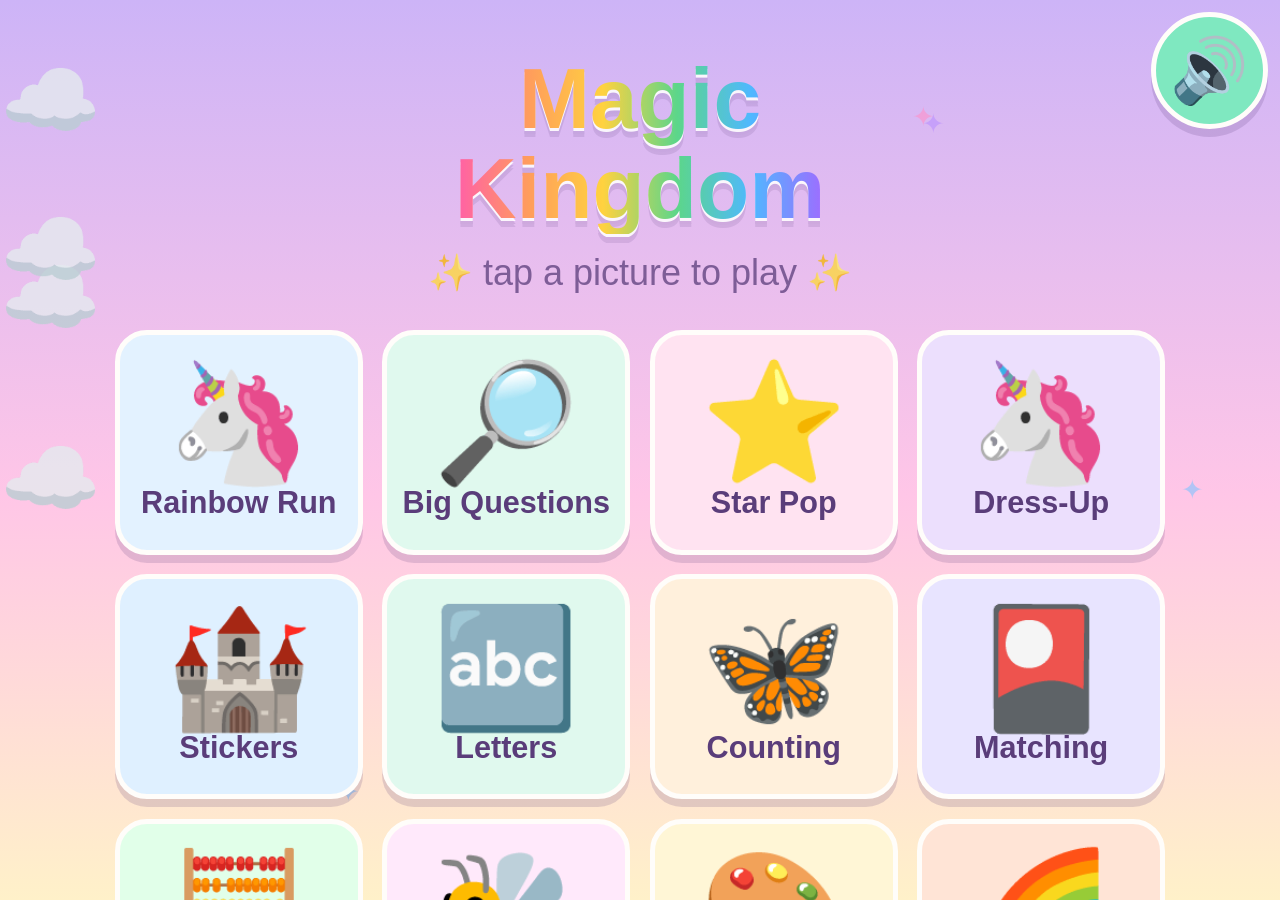
==== commit 52af193e: "Link Big Questions from the Magic Kingdom menu" ====
--- a/index.html
+++ b/index.html
@@ -90,6 +90,8 @@
   .card.c-math{background:#e1ffe9;}
   .card.c-spell{background:#ffe9fb;}
   .card.c-run{background:#e3f2ff;}
+  .card.c-questions{background:#e0f9ee;text-decoration:none;text-align:center;}
+  .card.c-questions:focus-visible{outline:4px solid var(--ink);outline-offset:4px;}
   .card.c-paint{background:#fff6d6;}
   .card.c-colour{background:#ffe4d6;}
   .card.c-ttt{background:#e8f4ff;}
@@ -416,6 +418,7 @@
   <div class="subtitle">✨ tap a picture to play ✨</div>
   <div class="menu">
     <button class="btn card c-run" data-go="run"><span class="big">🦄</span><span class="label">Rainbow Run</span></button>
+    <a class="btn card c-questions" href="big-questions/"><span class="big" aria-hidden="true">🔎</span><span class="label">Big Questions</span></a>
     <button class="btn card c-pop" data-go="pop"><span class="big">⭐</span><span class="label">Star Pop</span></button>
     <button class="btn card c-uni" data-go="uni"><span class="big">🦄</span><span class="label">Dress-Up</span></button>
     <button class="btn card c-castle" data-go="castle"><span class="big">🏰</span><span class="label">Stickers</span></button>
